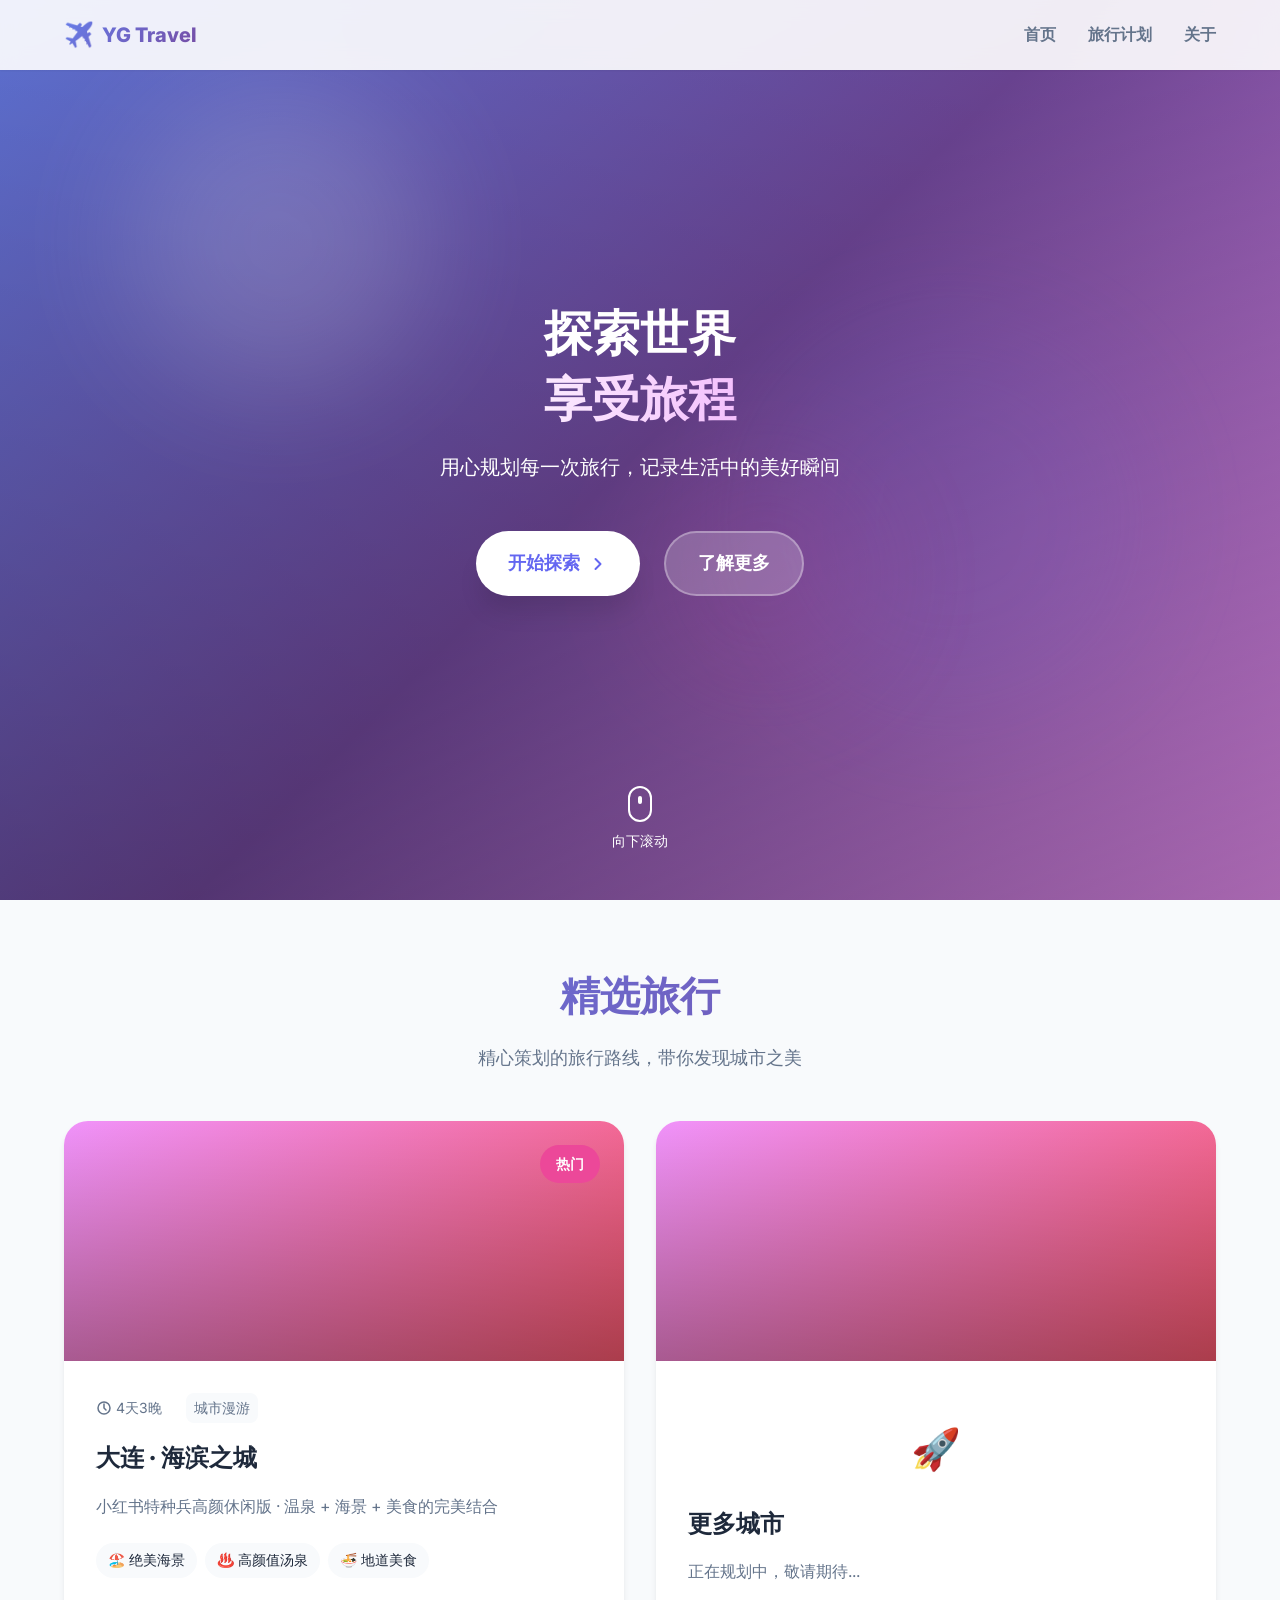
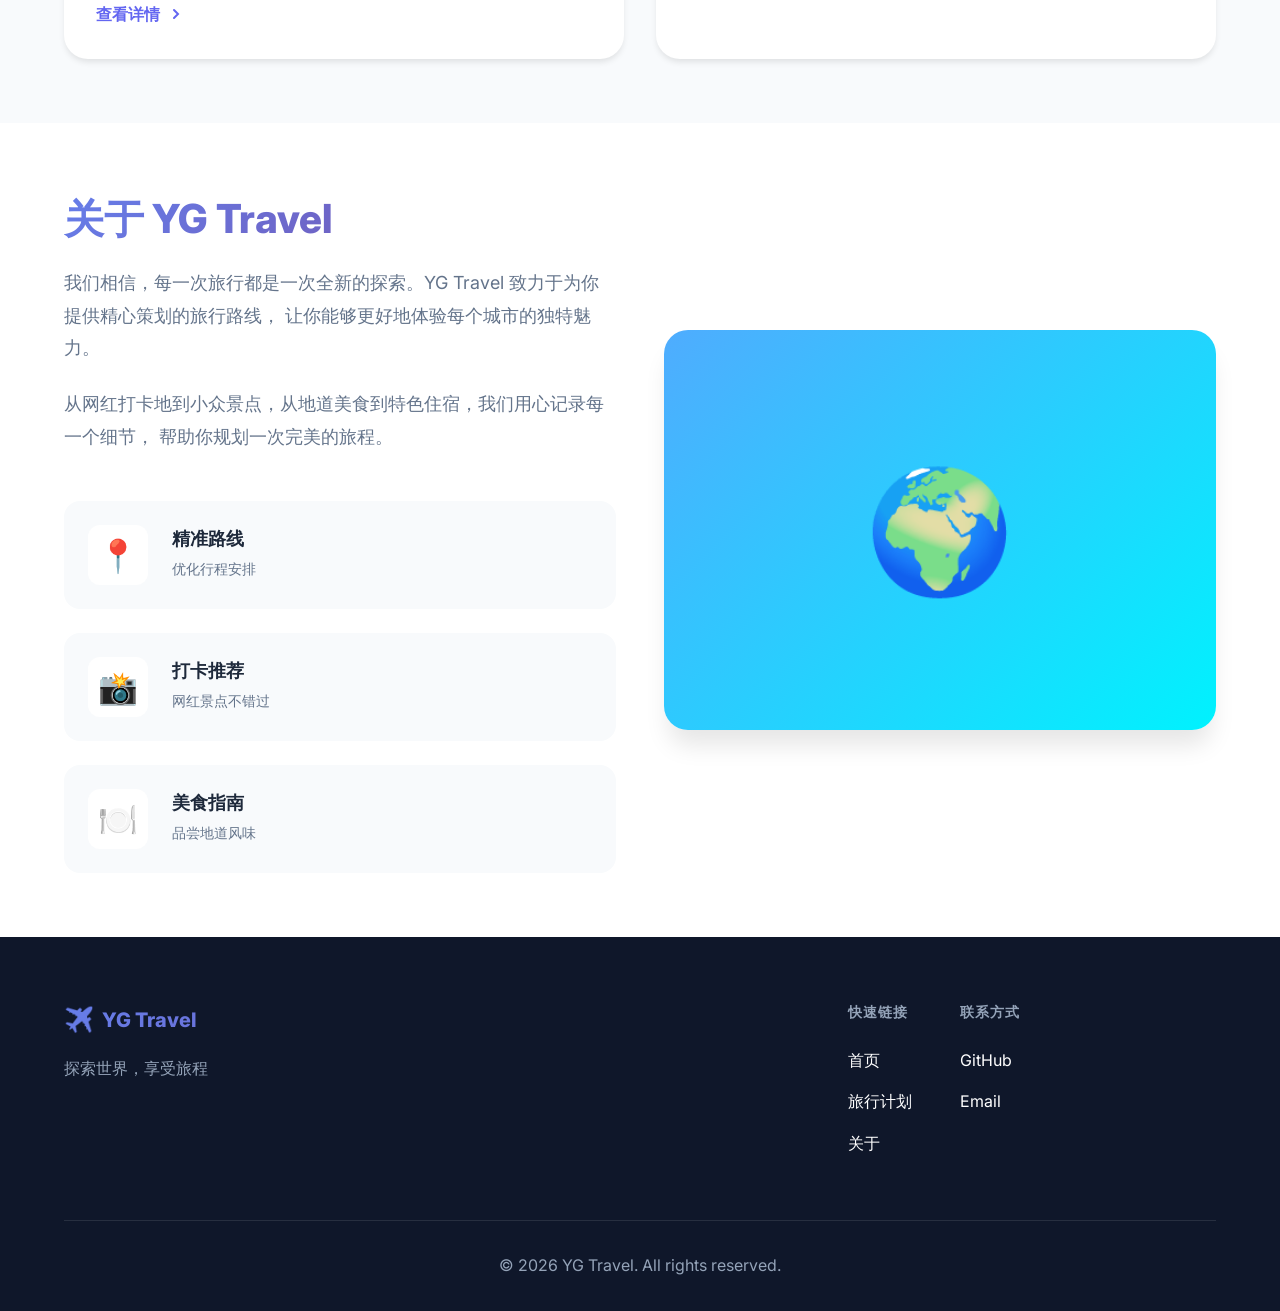
==== index.html @ b073dbd7 "🎉 Initial commit: YG Travel website with Dalian trip plans" ====
<!DOCTYPE html>
<html lang="zh-CN">

<head>
    <meta charset="UTF-8">
    <meta name="viewport" content="width=device-width, initial-scale=1.0">
    <title>YG Travel - 探索世界的每一个角落</title>
    <link rel="stylesheet" href="./css/style.css">
    <link href="https://fonts.googleapis.com/css2?family=Inter:wght@300;400;600;700;800&display=swap" rel="stylesheet">
</head>

<body>
    <!-- Navigation -->
    <nav class="navbar">
        <div class="container nav-container">
            <div class="logo">
                <span class="logo-icon">✈️</span>
                <span class="logo-text">YG Travel</span>
            </div>
            <ul class="nav-menu">
                <li><a href="#home" class="nav-link">首页</a></li>
                <li><a href="#trips" class="nav-link">旅行计划</a></li>
                <li><a href="#about" class="nav-link">关于</a></li>
            </ul>
        </div>
    </nav>

    <!-- Hero Section -->
    <section class="hero" id="home">
        <div class="hero-background">
            <div class="gradient-overlay"></div>
            <div class="animated-shapes">
                <div class="shape shape-1"></div>
                <div class="shape shape-2"></div>
                <div class="shape shape-3"></div>
            </div>
        </div>
        <div class="container hero-content">
            <h1 class="hero-title">
                <span class="title-line">探索世界</span>
                <span class="title-line highlight">享受旅程</span>
            </h1>
            <p class="hero-subtitle">用心规划每一次旅行，记录生活中的美好瞬间</p>
            <div class="hero-buttons">
                <a href="./trips/index.html" class="btn btn-primary">
                    <span>开始探索</span>
                    <svg class="btn-icon" width="20" height="20" viewBox="0 0 20 20" fill="none">
                        <path d="M7.5 15L12.5 10L7.5 5" stroke="currentColor" stroke-width="2" stroke-linecap="round" stroke-linejoin="round"/>
                    </svg>
                </a>
                <a href="#about" class="btn btn-secondary">了解更多</a>
            </div>
        </div>
        <div class="scroll-indicator">
            <div class="mouse">
                <div class="wheel"></div>
            </div>
            <span>向下滚动</span>
        </div>
    </section>

    <!-- Trips Section -->
    <section class="trips-section" id="trips">
        <div class="container">
            <div class="section-header">
                <h2 class="section-title">精选旅行</h2>
                <p class="section-subtitle">精心策划的旅行路线，带你发现城市之美</p>
            </div>

            <div class="trips-grid">
                <!-- Dalian Trip Card -->
                <div class="trip-card">
                    <div class="trip-card-image">
                        <div class="trip-badge">热门</div>
                        <div class="trip-overlay"></div>
                    </div>
                    <div class="trip-card-content">
                        <div class="trip-meta">
                            <span class="trip-duration">
                                <svg width="16" height="16" viewBox="0 0 16 16" fill="none">
                                    <path d="M8 14A6 6 0 108 2a6 6 0 000 12z" stroke="currentColor" stroke-width="1.5"/>
                                    <path d="M8 4v4l2 2" stroke="currentColor" stroke-width="1.5" stroke-linecap="round"/>
                                </svg>
                                4天3晚
                            </span>
                            <span class="trip-type">城市漫游</span>
                        </div>
                        <h3 class="trip-title">大连 · 海滨之城</h3>
                        <p class="trip-description">小红书特种兵高颜休闲版 · 温泉 + 海景 + 美食的完美结合</p>
                        <div class="trip-highlights">
                            <span class="highlight-tag">🏖️ 绝美海景</span>
                            <span class="highlight-tag">♨️ 高颜值汤泉</span>
                            <span class="highlight-tag">🍜 地道美食</span>
                        </div>
                        <a href="./trips/index.html" class="trip-link">
                            查看详情
                            <svg width="16" height="16" viewBox="0 0 16 16" fill="none">
                                <path d="M6 12L10 8L6 4" stroke="currentColor" stroke-width="2" stroke-linecap="round"/>
                            </svg>
                        </a>
                    </div>
                </div>

                <!-- Coming Soon Card -->
                <div class="trip-card coming-soon">
                    <div class="trip-card-image">
                        <div class="trip-overlay"></div>
                    </div>
                    <div class="trip-card-content">
                        <div class="coming-soon-icon">🚀</div>
                        <h3 class="trip-title">更多城市</h3>
                        <p class="trip-description">正在规划中，敬请期待...</p>
                    </div>
                </div>
            </div>
        </div>
    </section>

    <!-- About Section -->
    <section class="about-section" id="about">
        <div class="container">
            <div class="about-content">
                <div class="about-text">
                    <h2 class="section-title">关于 YG Travel</h2>
                    <p class="about-paragraph">
                        我们相信，每一次旅行都是一次全新的探索。YG Travel 致力于为你提供精心策划的旅行路线，
                        让你能够更好地体验每个城市的独特魅力。
                    </p>
                    <p class="about-paragraph">
                        从网红打卡地到小众景点，从地道美食到特色住宿，我们用心记录每一个细节，
                        帮助你规划一次完美的旅程。
                    </p>
                    <div class="about-features">
                        <div class="feature-item">
                            <div class="feature-icon">📍</div>
                            <div class="feature-text">
                                <h4>精准路线</h4>
                                <p>优化行程安排</p>
                            </div>
                        </div>
                        <div class="feature-item">
                            <div class="feature-icon">📸</div>
                            <div class="feature-text">
                                <h4>打卡推荐</h4>
                                <p>网红景点不错过</p>
                            </div>
                        </div>
                        <div class="feature-item">
                            <div class="feature-icon">🍽️</div>
                            <div class="feature-text">
                                <h4>美食指南</h4>
                                <p>品尝地道风味</p>
                            </div>
                        </div>
                    </div>
                </div>
                <div class="about-image">
                    <div class="image-placeholder">
                        <div class="placeholder-icon">🌍</div>
                    </div>
                </div>
            </div>
        </div>
    </section>

    <!-- Footer -->
    <footer class="footer">
        <div class="container">
            <div class="footer-content">
                <div class="footer-brand">
                    <div class="logo">
                        <span class="logo-icon">✈️</span>
                        <span class="logo-text">YG Travel</span>
                    </div>
                    <p class="footer-description">探索世界，享受旅程</p>
                </div>
                <div class="footer-links">
                    <div class="footer-column">
                        <h4>快速链接</h4>
                        <ul>
                            <li><a href="#home">首页</a></li>
                            <li><a href="./trips/index.html">旅行计划</a></li>
                            <li><a href="#about">关于</a></li>
                        </ul>
                    </div>
                    <div class="footer-column">
                        <h4>联系方式</h4>
                        <ul>
                            <li><a href="https://github.com/yibinpro" target="_blank">GitHub</a></li>
                            <li><a href="mailto:contact@example.com">Email</a></li>
                        </ul>
                    </div>
                </div>
            </div>
            <div class="footer-bottom">
                <p>&copy; 2026 YG Travel. All rights reserved.</p>
            </div>
        </div>
    </footer>

    <script src="./js/main.js"></script>
</body>

</html>
---- css/style.css ----
/* ==================== CSS Variables ==================== */
:root {
    /* Colors */
    --primary: #6366f1;
    --primary-dark: #4f46e5;
    --primary-light: #818cf8;
    --secondary: #ec4899;
    --accent: #f59e0b;
    
    --bg-primary: #ffffff;
    --bg-secondary: #f8fafc;
    --bg-dark: #0f172a;
    
    --text-primary: #1e293b;
    --text-secondary: #64748b;
    --text-light: #94a3b8;
    
    --gradient-1: linear-gradient(135deg, #667eea 0%, #764ba2 100%);
    --gradient-2: linear-gradient(135deg, #f093fb 0%, #f5576c 100%);
    --gradient-3: linear-gradient(135deg, #4facfe 0%, #00f2fe 100%);
    --gradient-hero: linear-gradient(135deg, #667eea 0%, #764ba2 50%, #f093fb 100%);
    
    /* Spacing */
    --spacing-xs: 0.5rem;
    --spacing-sm: 1rem;
    --spacing-md: 1.5rem;
    --spacing-lg: 2rem;
    --spacing-xl: 3rem;
    --spacing-2xl: 4rem;
    
    /* Typography */
    --font-primary: 'Inter', -apple-system, BlinkMacSystemFont, 'Segoe UI', sans-serif;
    --font-size-xs: 0.75rem;
    --font-size-sm: 0.875rem;
    --font-size-base: 1rem;
    --font-size-lg: 1.125rem;
    --font-size-xl: 1.25rem;
    --font-size-2xl: 1.5rem;
    --font-size-3xl: 2rem;
    --font-size-4xl: 2.5rem;
    --font-size-5xl: 3rem;
    
    /* Borders */
    --radius-sm: 0.5rem;
    --radius-md: 0.75rem;
    --radius-lg: 1rem;
    --radius-xl: 1.5rem;
    --radius-full: 9999px;
    
    /* Shadows */
    --shadow-sm: 0 1px 2px 0 rgba(0, 0, 0, 0.05);
    --shadow-md: 0 4px 6px -1px rgba(0, 0, 0, 0.1);
    --shadow-lg: 0 10px 15px -3px rgba(0, 0, 0, 0.1);
    --shadow-xl: 0 20px 25px -5px rgba(0, 0, 0, 0.1);
    --shadow-2xl: 0 25px 50px -12px rgba(0, 0, 0, 0.25);
}

/* ==================== Reset & Base ==================== */
* {
    margin: 0;
    padding: 0;
    box-sizing: border-box;
}

html {
    scroll-behavior: smooth;
}

body {
    font-family: var(--font-primary);
    color: var(--text-primary);
    background-color: var(--bg-primary);
    line-height: 1.6;
    overflow-x: hidden;
}

img {
    max-width: 100%;
    height: auto;
}

a {
    text-decoration: none;
    color: inherit;
}

/* ==================== Utilities ==================== */
.container {
    max-width: 1200px;
    margin: 0 auto;
    padding: 0 var(--spacing-md);
}

/* ==================== Navigation ==================== */
.navbar {
    position: fixed;
    top: 0;
    left: 0;
    right: 0;
    z-index: 1000;
    background: rgba(255, 255, 255, 0.9);
    backdrop-filter: blur(10px);
    box-shadow: var(--shadow-sm);
    transition: all 0.3s ease;
}

.nav-container {
    display: flex;
    justify-content: space-between;
    align-items: center;
    padding: var(--spacing-sm) var(--spacing-md);
}

.logo {
    display: flex;
    align-items: center;
    gap: var(--spacing-xs);
    font-size: var(--font-size-xl);
    font-weight: 800;
    background: var(--gradient-1);
    -webkit-background-clip: text;
    -webkit-text-fill-color: transparent;
    background-clip: text;
}

.logo-icon {
    font-size: var(--font-size-2xl);
}

.nav-menu {
    display: flex;
    list-style: none;
    gap: var(--spacing-lg);
}

.nav-link {
    font-weight: 600;
    color: var(--text-secondary);
    transition: color 0.3s ease;
    position: relative;
}

.nav-link:hover {
    color: var(--primary);
}

.nav-link::after {
    content: '';
    position: absolute;
    bottom: -4px;
    left: 0;
    width: 0;
    height: 2px;
    background: var(--gradient-1);
    transition: width 0.3s ease;
}

.nav-link:hover::after {
    width: 100%;
}

/* ==================== Hero Section ==================== */
.hero {
    position: relative;
    min-height: 100vh;
    display: flex;
    align-items: center;
    justify-content: center;
    overflow: hidden;
}

.hero-background {
    position: absolute;
    top: 0;
    left: 0;
    right: 0;
    bottom: 0;
    background: var(--gradient-hero);
    z-index: -1;
}

.gradient-overlay {
    position: absolute;
    top: 0;
    left: 0;
    right: 0;
    bottom: 0;
    background: linear-gradient(180deg, rgba(0,0,0,0.1) 0%, rgba(0,0,0,0.3) 100%);
}

.animated-shapes {
    position: absolute;
    width: 100%;
    height: 100%;
}

.shape {
    position: absolute;
    border-radius: 50%;
    filter: blur(60px);
    opacity: 0.3;
    animation: float 20s infinite ease-in-out;
}

.shape-1 {
    width: 300px;
    height: 300px;
    background: rgba(255, 255, 255, 0.5);
    top: 10%;
    left: 10%;
    animation-delay: 0s;
}

.shape-2 {
    width: 400px;
    height: 400px;
    background: rgba(99, 102, 241, 0.3);
    bottom: 20%;
    right: 10%;
    animation-delay: 5s;
}

.shape-3 {
    width: 250px;
    height: 250px;
    background: rgba(236, 72, 153, 0.3);
    top: 50%;
    left: 50%;
    animation-delay: 10s;
}

@keyframes float {
    0%, 100% {
        transform: translate(0, 0) scale(1);
    }
    33% {
        transform: translate(30px, -30px) scale(1.1);
    }
    66% {
        transform: translate(-20px, 20px) scale(0.9);
    }
}

.hero-content {
    text-align: center;
    color: white;
    z-index: 1;
    padding: var(--spacing-2xl) 0;
}

.hero-title {
    font-size: var(--font-size-5xl);
    font-weight: 800;
    margin-bottom: var(--spacing-md);
    line-height: 1.2;
    display: flex;
    flex-direction: column;
    gap: var(--spacing-xs);
}

.title-line {
    display: block;
    animation: fadeInUp 0.8s ease forwards;
    opacity: 0;
}

.title-line:nth-child(1) {
    animation-delay: 0.2s;
}

.title-line:nth-child(2) {
    animation-delay: 0.4s;
}

.highlight {
    background: linear-gradient(90deg, #fff 0%, #f0abfc 100%);
    -webkit-background-clip: text;
    -webkit-text-fill-color: transparent;
    background-clip: text;
}

@keyframes fadeInUp {
    from {
        opacity: 0;
        transform: translateY(30px);
    }
    to {
        opacity: 1;
        transform: translateY(0);
    }
}

.hero-subtitle {
    font-size: var(--font-size-xl);
    margin-bottom: var(--spacing-xl);
    opacity: 0.95;
    animation: fadeInUp 0.8s ease 0.6s forwards;
    opacity: 0;
}

.hero-buttons {
    display: flex;
    gap: var(--spacing-md);
    justify-content: center;
    flex-wrap: wrap;
    animation: fadeInUp 0.8s ease 0.8s forwards;
    opacity: 0;
}

.btn {
    display: inline-flex;
    align-items: center;
    gap: var(--spacing-xs);
    padding: 1rem 2rem;
    border-radius: var(--radius-full);
    font-weight: 700;
    font-size: var(--font-size-lg);
    transition: all 0.3s ease;
    cursor: pointer;
}

.btn-primary {
    background: white;
    color: var(--primary);
    box-shadow: var(--shadow-xl);
}

.btn-primary:hover {
    transform: translateY(-2px);
    box-shadow: var(--shadow-2xl);
}

.btn-secondary {
    background: rgba(255, 255, 255, 0.2);
    color: white;
    backdrop-filter: blur(10px);
    border: 2px solid rgba(255, 255, 255, 0.3);
}

.btn-secondary:hover {
    background: rgba(255, 255, 255, 0.3);
    border-color: rgba(255, 255, 255, 0.5);
}

.btn-icon {
    transition: transform 0.3s ease;
}

.btn:hover .btn-icon {
    transform: translateX(4px);
}

.scroll-indicator {
    position: absolute;
    bottom: var(--spacing-xl);
    left: 50%;
    transform: translateX(-50%);
    display: flex;
    flex-direction: column;
    align-items: center;
    gap: var(--spacing-xs);
    color: white;
    font-size: var(--font-size-sm);
    animation: bounce 2s infinite;
}

@keyframes bounce {
    0%, 100% {
        transform: translateX(-50%) translateY(0);
    }
    50% {
        transform: translateX(-50%) translateY(-10px);
    }
}

.mouse {
    width: 24px;
    height: 36px;
    border: 2px solid white;
    border-radius: 12px;
    position: relative;
}

.wheel {
    width: 4px;
    height: 8px;
    background: white;
    border-radius: 2px;
    position: absolute;
    top: 8px;
    left: 50%;
    transform: translateX(-50%);
    animation: scroll 2s infinite;
}

@keyframes scroll {
    0% {
        opacity: 1;
        top: 8px;
    }
    100% {
        opacity: 0;
        top: 20px;
    }
}

/* ==================== Trips Section ==================== */
.trips-section {
    padding: var(--spacing-2xl) 0;
    background: var(--bg-secondary);
}

.section-header {
    text-align: center;
    margin-bottom: var(--spacing-xl);
}

.section-title {
    font-size: var(--font-size-4xl);
    font-weight: 800;
    margin-bottom: var(--spacing-sm);
    background: var(--gradient-1);
    -webkit-background-clip: text;
    -webkit-text-fill-color: transparent;
    background-clip: text;
}

.section-subtitle {
    font-size: var(--font-size-lg);
    color: var(--text-secondary);
}

.trips-grid {
    display: grid;
    grid-template-columns: repeat(auto-fit, minmax(300px, 1fr));
    gap: var(--spacing-lg);
}

.trip-card {
    background: white;
    border-radius: var(--radius-xl);
    overflow: hidden;
    box-shadow: var(--shadow-md);
    transition: all 0.3s ease;
    cursor: pointer;
}

.trip-card:hover {
    transform: translateY(-8px);
    box-shadow: var(--shadow-2xl);
}

.trip-card-image {
    position: relative;
    height: 240px;
    background: var(--gradient-2);
    overflow: hidden;
}

.trip-badge {
    position: absolute;
    top: var(--spacing-md);
    right: var(--spacing-md);
    background: var(--secondary);
    color: white;
    padding: 0.5rem 1rem;
    border-radius: var(--radius-full);
    font-size: var(--font-size-sm);
    font-weight: 700;
    z-index: 2;
}

.trip-overlay {
    position: absolute;
    top: 0;
    left: 0;
    right: 0;
    bottom: 0;
    background: linear-gradient(180deg, rgba(0,0,0,0) 0%, rgba(0,0,0,0.3) 100%);
}

.trip-card-content {
    padding: var(--spacing-lg);
}

.trip-meta {
    display: flex;
    gap: var(--spacing-md);
    margin-bottom: var(--spacing-sm);
    font-size: var(--font-size-sm);
    color: var(--text-secondary);
}

.trip-duration {
    display: flex;
    align-items: center;
    gap: 4px;
}

.trip-type {
    padding: 4px 8px;
    background: var(--bg-secondary);
    border-radius: var(--radius-sm);
}

.trip-title {
    font-size: var(--font-size-2xl);
    font-weight: 800;
    margin-bottom: var(--spacing-sm);
}

.trip-description {
    color: var(--text-secondary);
    margin-bottom: var(--spacing-md);
    line-height: 1.6;
}

.trip-highlights {
    display: flex;
    flex-wrap: wrap;
    gap: var(--spacing-xs);
    margin-bottom: var(--spacing-md);
}

.highlight-tag {
    padding: 6px 12px;
    background: var(--bg-secondary);
    border-radius: var(--radius-full);
    font-size: var(--font-size-sm);
}

.trip-link {
    display: inline-flex;
    align-items: center;
    gap: var(--spacing-xs);
    color: var(--primary);
    font-weight: 700;
    transition: gap 0.3s ease;
}

.trip-link:hover {
    gap: var(--spacing-sm);
}

.coming-soon {
    opacity: 0.7;
}

.coming-soon:hover {
    transform: none;
}

.coming-soon-icon {
    font-size: var(--font-size-4xl);
    text-align: center;
    margin: var(--spacing-md) 0;
}

/* ==================== About Section ==================== */
.about-section {
    padding: var(--spacing-2xl) 0;
}

.about-content {
    display: grid;
    grid-template-columns: 1fr 1fr;
    gap: var(--spacing-xl);
    align-items: center;
}

.about-paragraph {
    font-size: var(--font-size-lg);
    color: var(--text-secondary);
    margin-bottom: var(--spacing-md);
    line-height: 1.8;
}

.about-features {
    display: flex;
    flex-direction: column;
    gap: var(--spacing-md);
    margin-top: var(--spacing-xl);
}

.feature-item {
    display: flex;
    gap: var(--spacing-md);
    padding: var(--spacing-md);
    background: var(--bg-secondary);
    border-radius: var(--radius-lg);
    transition: all 0.3s ease;
}

.feature-item:hover {
    background: white;
    box-shadow: var(--shadow-md);
}

.feature-icon {
    font-size: var(--font-size-3xl);
    width: 60px;
    height: 60px;
    display: flex;
    align-items: center;
    justify-content: center;
    background: white;
    border-radius: var(--radius-md);
}

.feature-text h4 {
    font-size: var(--font-size-lg);
    margin-bottom: 4px;
}

.feature-text p {
    color: var(--text-secondary);
    font-size: var(--font-size-sm);
}

.about-image {
    display: flex;
    justify-content: center;
    align-items: center;
}

.image-placeholder {
    width: 100%;
    height: 400px;
    background: var(--gradient-3);
    border-radius: var(--radius-xl);
    display: flex;
    align-items: center;
    justify-content: center;
    box-shadow: var(--shadow-xl);
}

.placeholder-icon {
    font-size: 120px;
}

/* ==================== Footer ==================== */
.footer {
    background: var(--bg-dark);
    color: white;
    padding: var(--spacing-2xl) 0 var(--spacing-lg);
}

.footer-content {
    display: grid;
    grid-template-columns: 2fr 1fr;
    gap: var(--spacing-xl);
    margin-bottom: var(--spacing-xl);
}

.footer-description {
    color: var(--text-light);
    margin-top: var(--spacing-sm);
}

.footer-links {
    display: flex;
    gap: var(--spacing-xl);
}

.footer-column h4 {
    font-size: var(--font-size-sm);
    text-transform: uppercase;
    letter-spacing: 1px;
    margin-bottom: var(--spacing-md);
    color: var(--text-light);
}

.footer-column ul {
    list-style: none;
}

.footer-column li {
    margin-bottom: var(--spacing-sm);
}

.footer-column a {
    color: white;
    transition: color 0.3s ease;
}

.footer-column a:hover {
    color: var(--primary-light);
}

.footer-bottom {
    text-align: center;
    padding-top: var(--spacing-lg);
    border-top: 1px solid rgba(255, 255, 255, 0.1);
    color: var(--text-light);
}

/* ==================== Responsive Design ==================== */
@media (max-width: 768px) {
    .hero-title {
        font-size: var(--font-size-4xl);
    }
    
    .hero-subtitle {
        font-size: var(--font-size-base);
    }
    
    .section-title {
        font-size: var(--font-size-3xl);
    }
    
    .about-content {
        grid-template-columns: 1fr;
    }
    
    .footer-content {
        grid-template-columns: 1fr;
    }
    
    .nav-menu {
        gap: var(--spacing-md);
    }
    
    .nav-link {
        font-size: var(--font-size-sm);
    }
}

@media (max-width: 480px) {
    .hero-title {
        font-size: var(--font-size-3xl);
    }
    
    .hero-buttons {
        flex-direction: column;
        width: 100%;
    }
    
    .btn {
        width: 100%;
        justify-content: center;
    }
    
    .trips-grid {
        grid-template-columns: 1fr;
    }
}
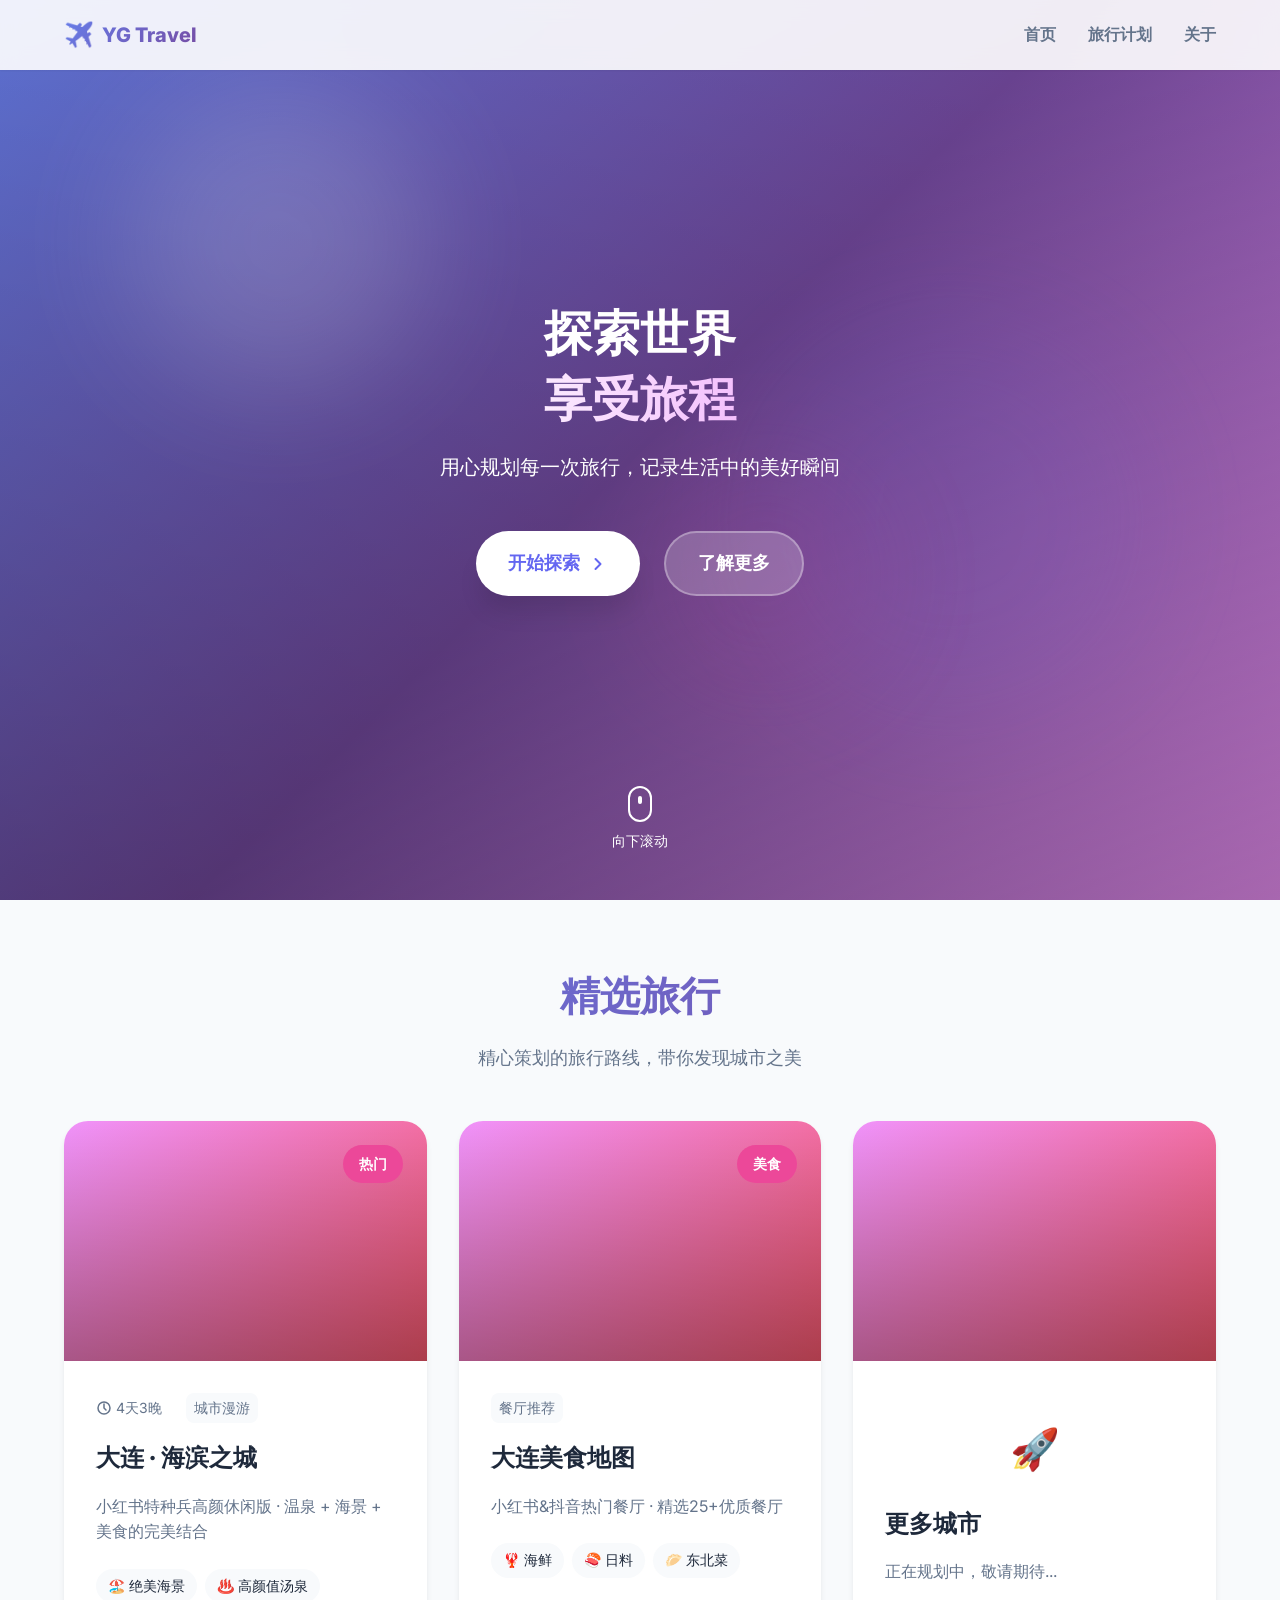
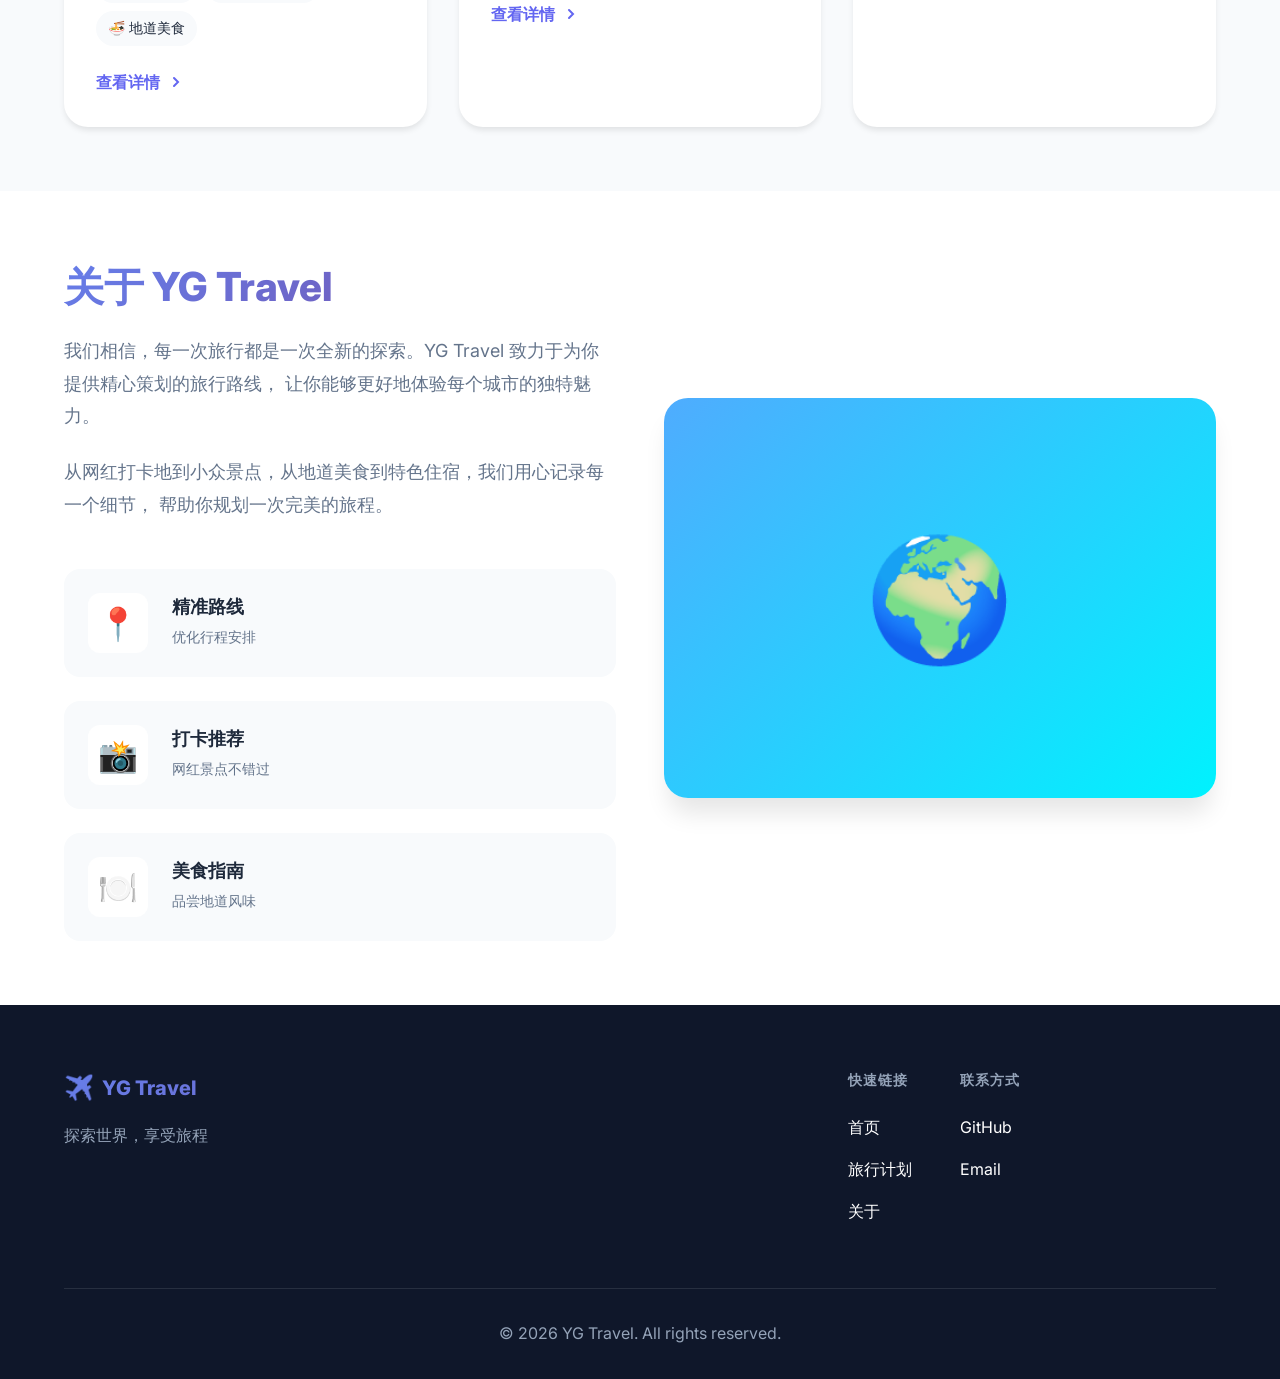
==== commit 3bb97f7d: "feat: 添加大连美食地图专题页面 - 新增美食专题页面，包含25家精选餐厅 - 分类：海鲜(12家)、日料(6家)、东北菜(7家) - 基于小红书和抖音热门推荐 - 每家餐厅包含推荐理由、避雷提示" ====
--- a/index.html
+++ b/index.html
@@ -45,7 +45,8 @@
                 <a href="./trips/index.html" class="btn btn-primary">
                     <span>开始探索</span>
                     <svg class="btn-icon" width="20" height="20" viewBox="0 0 20 20" fill="none">
-                        <path d="M7.5 15L12.5 10L7.5 5" stroke="currentColor" stroke-width="2" stroke-linecap="round" stroke-linejoin="round"/>
+                        <path d="M7.5 15L12.5 10L7.5 5" stroke="currentColor" stroke-width="2" stroke-linecap="round"
+                            stroke-linejoin="round" />
                     </svg>
                 </a>
                 <a href="#about" class="btn btn-secondary">了解更多</a>
@@ -78,8 +79,10 @@
                         <div class="trip-meta">
                             <span class="trip-duration">
                                 <svg width="16" height="16" viewBox="0 0 16 16" fill="none">
-                                    <path d="M8 14A6 6 0 108 2a6 6 0 000 12z" stroke="currentColor" stroke-width="1.5"/>
-                                    <path d="M8 4v4l2 2" stroke="currentColor" stroke-width="1.5" stroke-linecap="round"/>
+                                    <path d="M8 14A6 6 0 108 2a6 6 0 000 12z" stroke="currentColor"
+                                        stroke-width="1.5" />
+                                    <path d="M8 4v4l2 2" stroke="currentColor" stroke-width="1.5"
+                                        stroke-linecap="round" />
                                 </svg>
                                 4天3晚
                             </span>
@@ -95,7 +98,35 @@
                         <a href="./trips/index.html" class="trip-link">
                             查看详情
                             <svg width="16" height="16" viewBox="0 0 16 16" fill="none">
-                                <path d="M6 12L10 8L6 4" stroke="currentColor" stroke-width="2" stroke-linecap="round"/>
+                                <path d="M6 12L10 8L6 4" stroke="currentColor" stroke-width="2"
+                                    stroke-linecap="round" />
+                            </svg>
+                        </a>
+                    </div>
+                </div>
+
+                <!-- Food Guide Card -->
+                <div class="trip-card">
+                    <div class="trip-card-image">
+                        <div class="trip-badge">美食</div>
+                        <div class="trip-overlay"></div>
+                    </div>
+                    <div class="trip-card-content">
+                        <div class="trip-meta">
+                            <span class="trip-type">餐厅推荐</span>
+                        </div>
+                        <h3 class="trip-title">大连美食地图</h3>
+                        <p class="trip-description">小红书&抖音热门餐厅 · 精选25+优质餐厅</p>
+                        <div class="trip-highlights">
+                            <span class="highlight-tag">🦞 海鲜</span>
+                            <span class="highlight-tag">🍣 日料</span>
+                            <span class="highlight-tag">🥟 东北菜</span>
+                        </div>
+                        <a href="./trips/dalian/food.html" class="trip-link">
+                            查看详情
+                            <svg width="16" height="16" viewBox="0 0 16 16" fill="none">
+                                <path d="M6 12L10 8L6 4" stroke="currentColor" stroke-width="2"
+                                    stroke-linecap="round" />
                             </svg>
                         </a>
                     </div>
@@ -201,4 +232,4 @@
     <script src="./js/main.js"></script>
 </body>
 
-</html>
+</html>
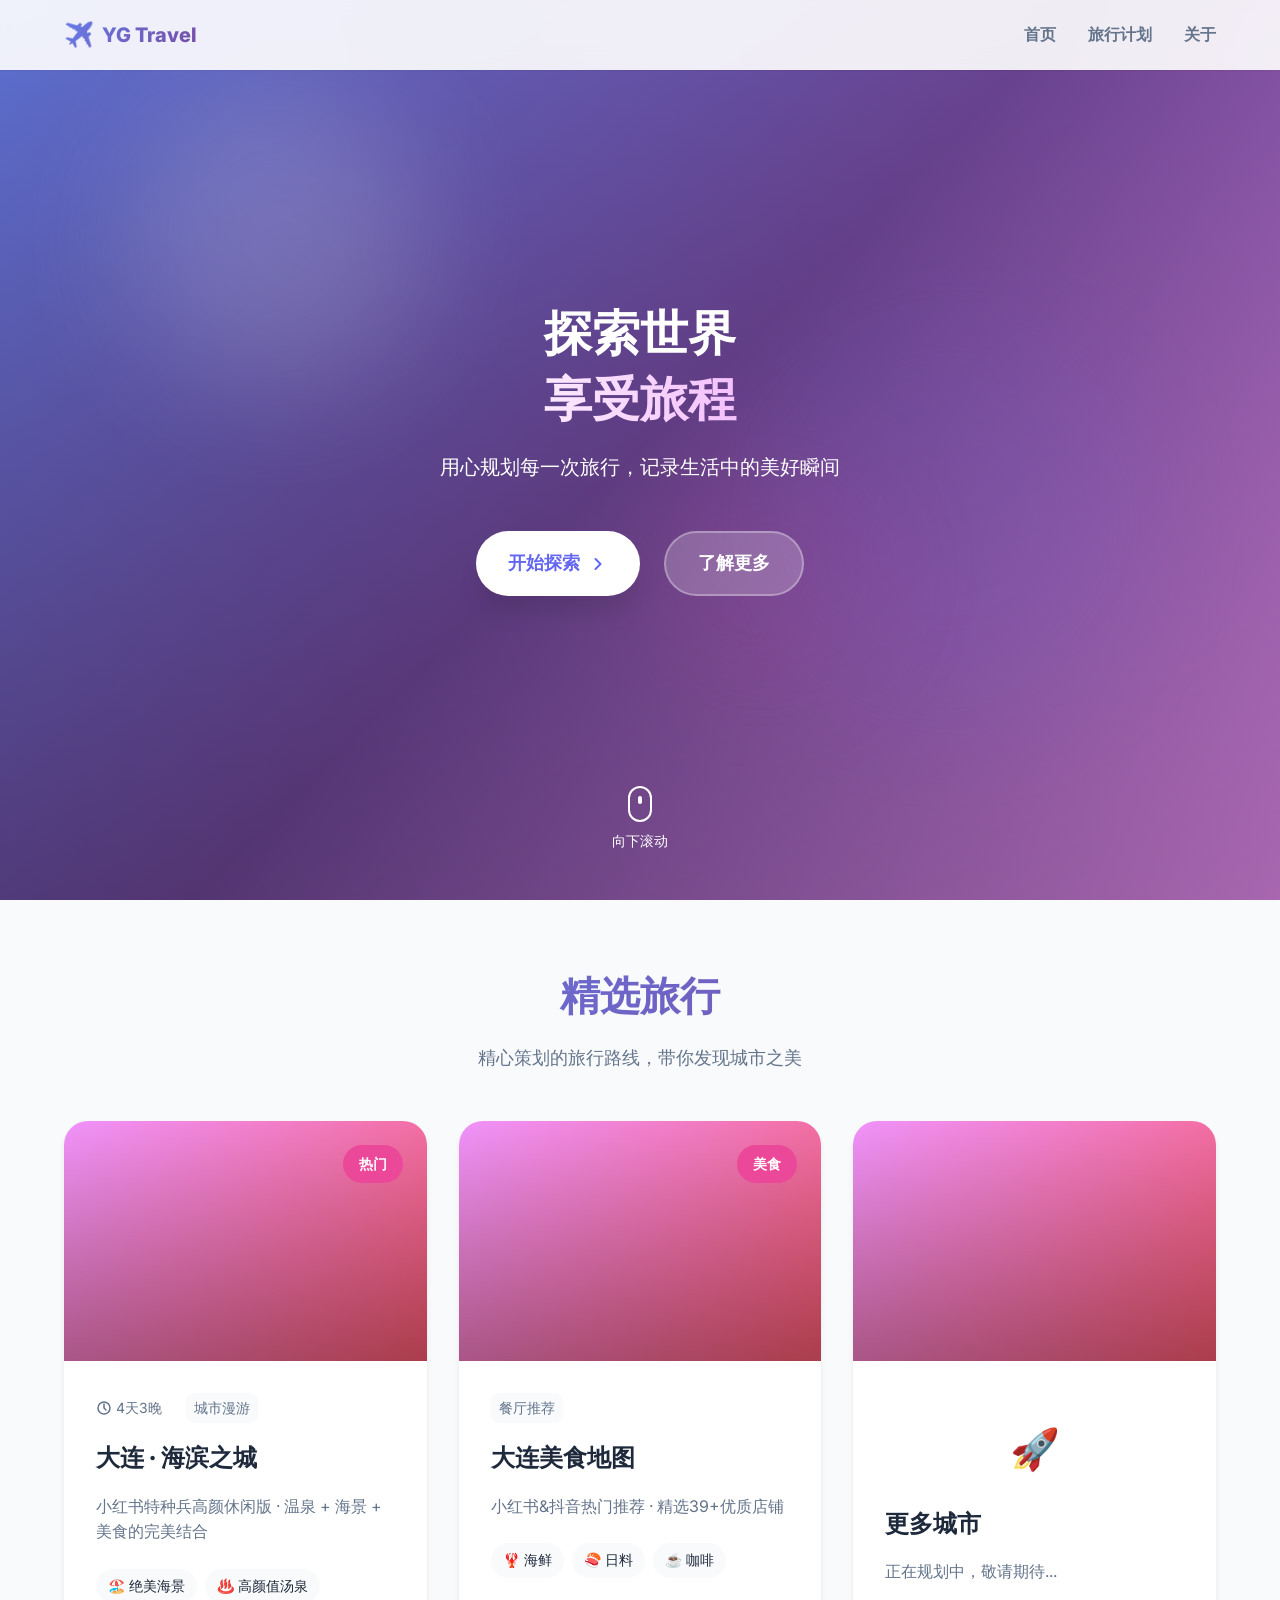
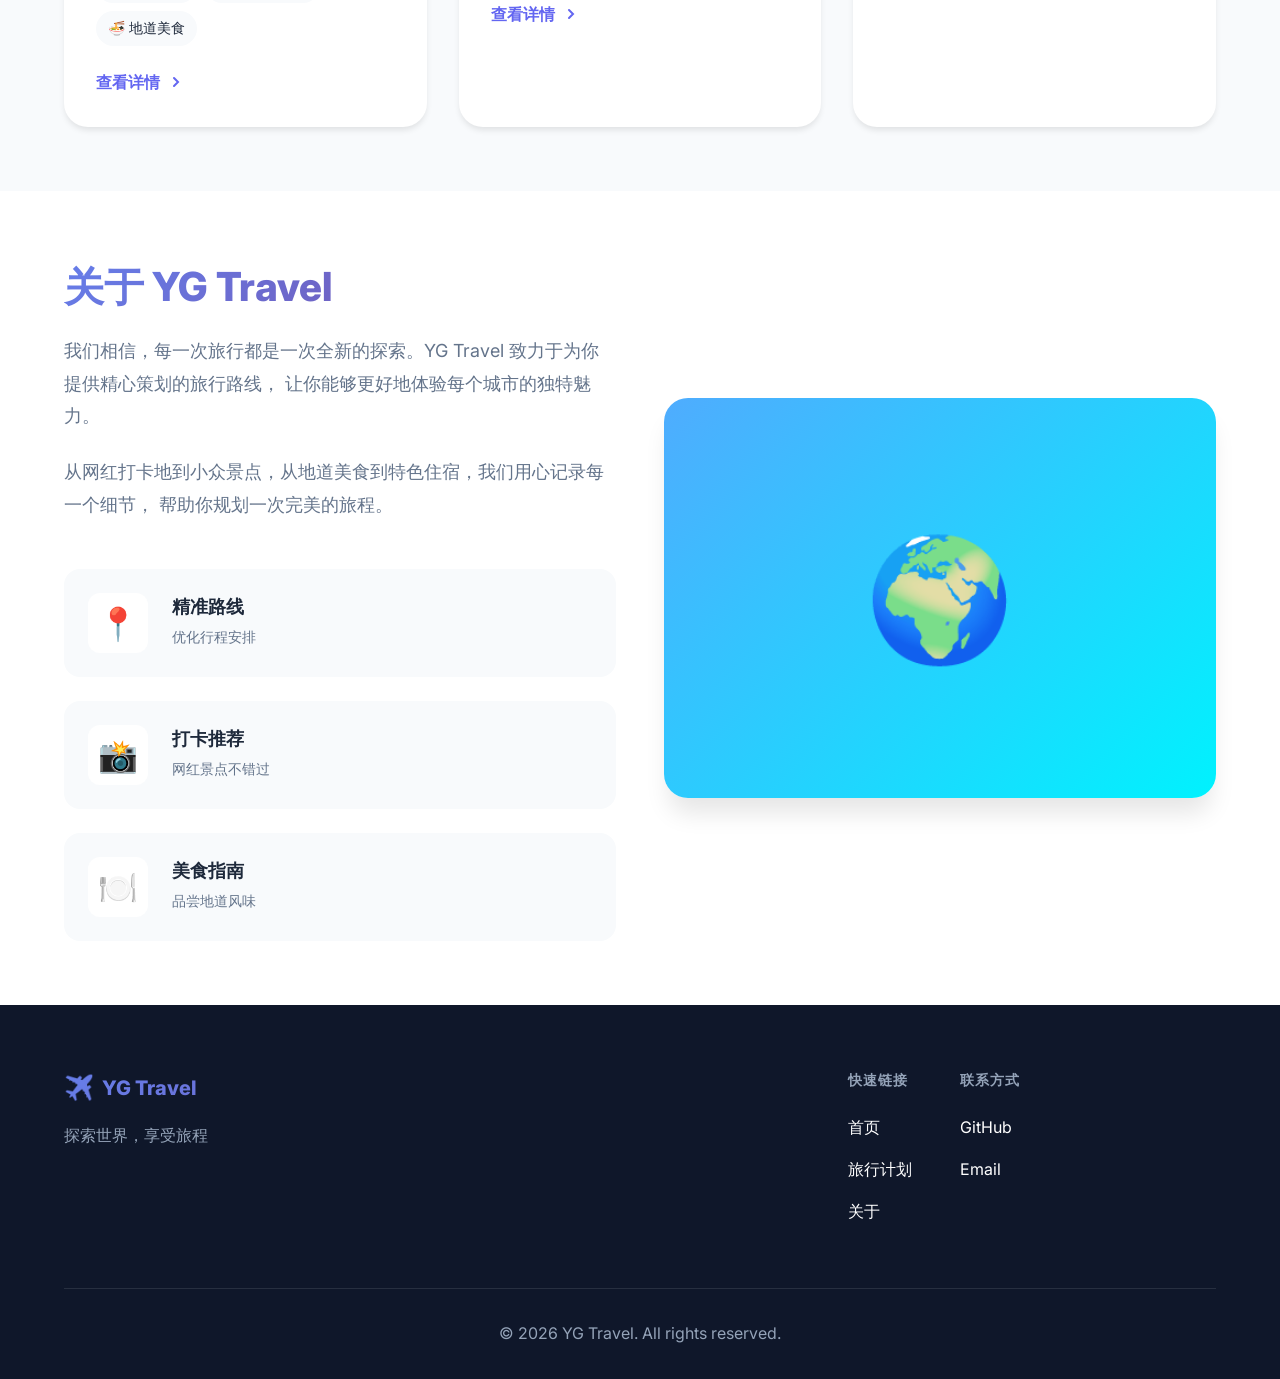
==== commit 8fcb284a: "feat: 扩充美食地图 - 新增日料和咖啡厅分类 - 新增6家豆包推荐的优质日料店（日料从6家增至12家） - 新增8家网红咖啡厅（C27空间、胡萝卜咖啡等） - 总计39家优质店铺（12海鲜+12" ====
--- a/index.html
+++ b/index.html
@@ -116,11 +116,11 @@
                             <span class="trip-type">餐厅推荐</span>
                         </div>
                         <h3 class="trip-title">大连美食地图</h3>
-                        <p class="trip-description">小红书&抖音热门餐厅 · 精选25+优质餐厅</p>
+                        <p class="trip-description">小红书&抖音热门推荐 · 精选39+优质店铺</p>
                         <div class="trip-highlights">
                             <span class="highlight-tag">🦞 海鲜</span>
                             <span class="highlight-tag">🍣 日料</span>
-                            <span class="highlight-tag">🥟 东北菜</span>
+                            <span class="highlight-tag">☕ 咖啡</span>
                         </div>
                         <a href="./trips/dalian/food.html" class="trip-link">
                             查看详情
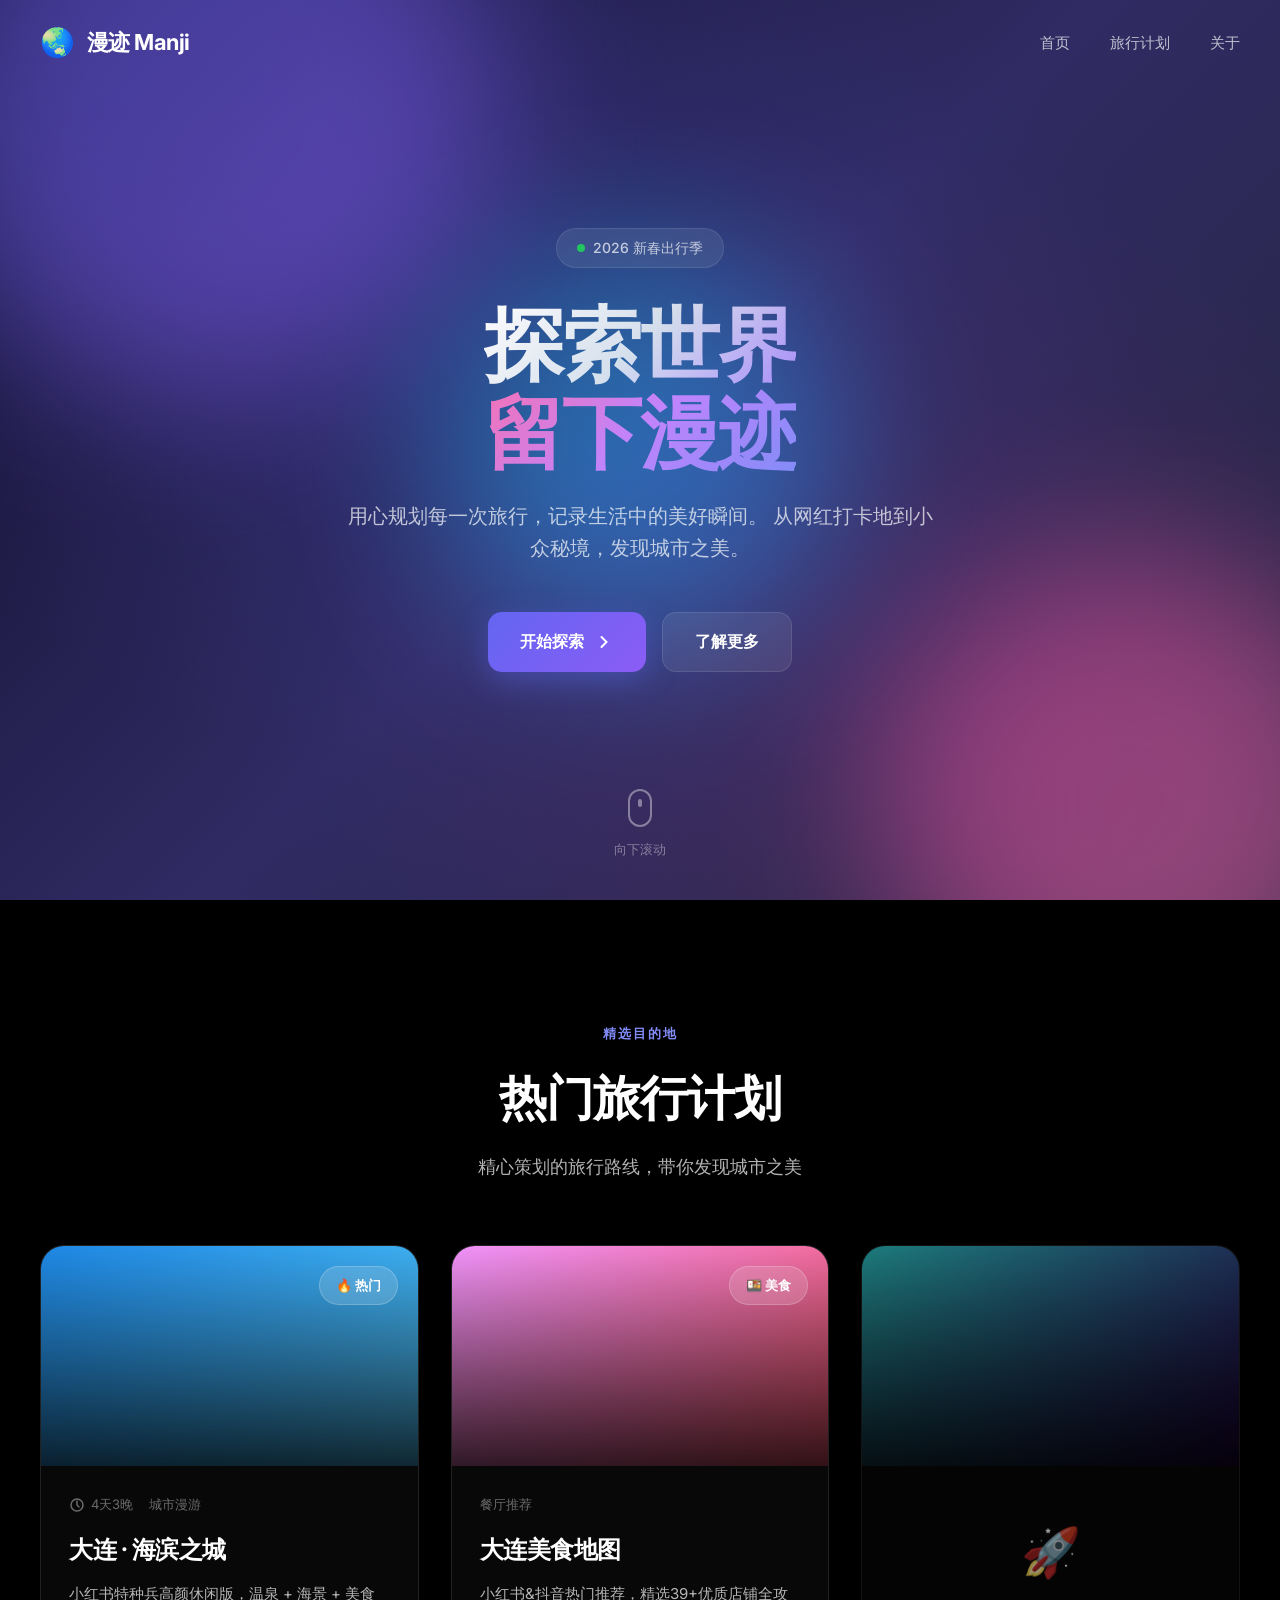
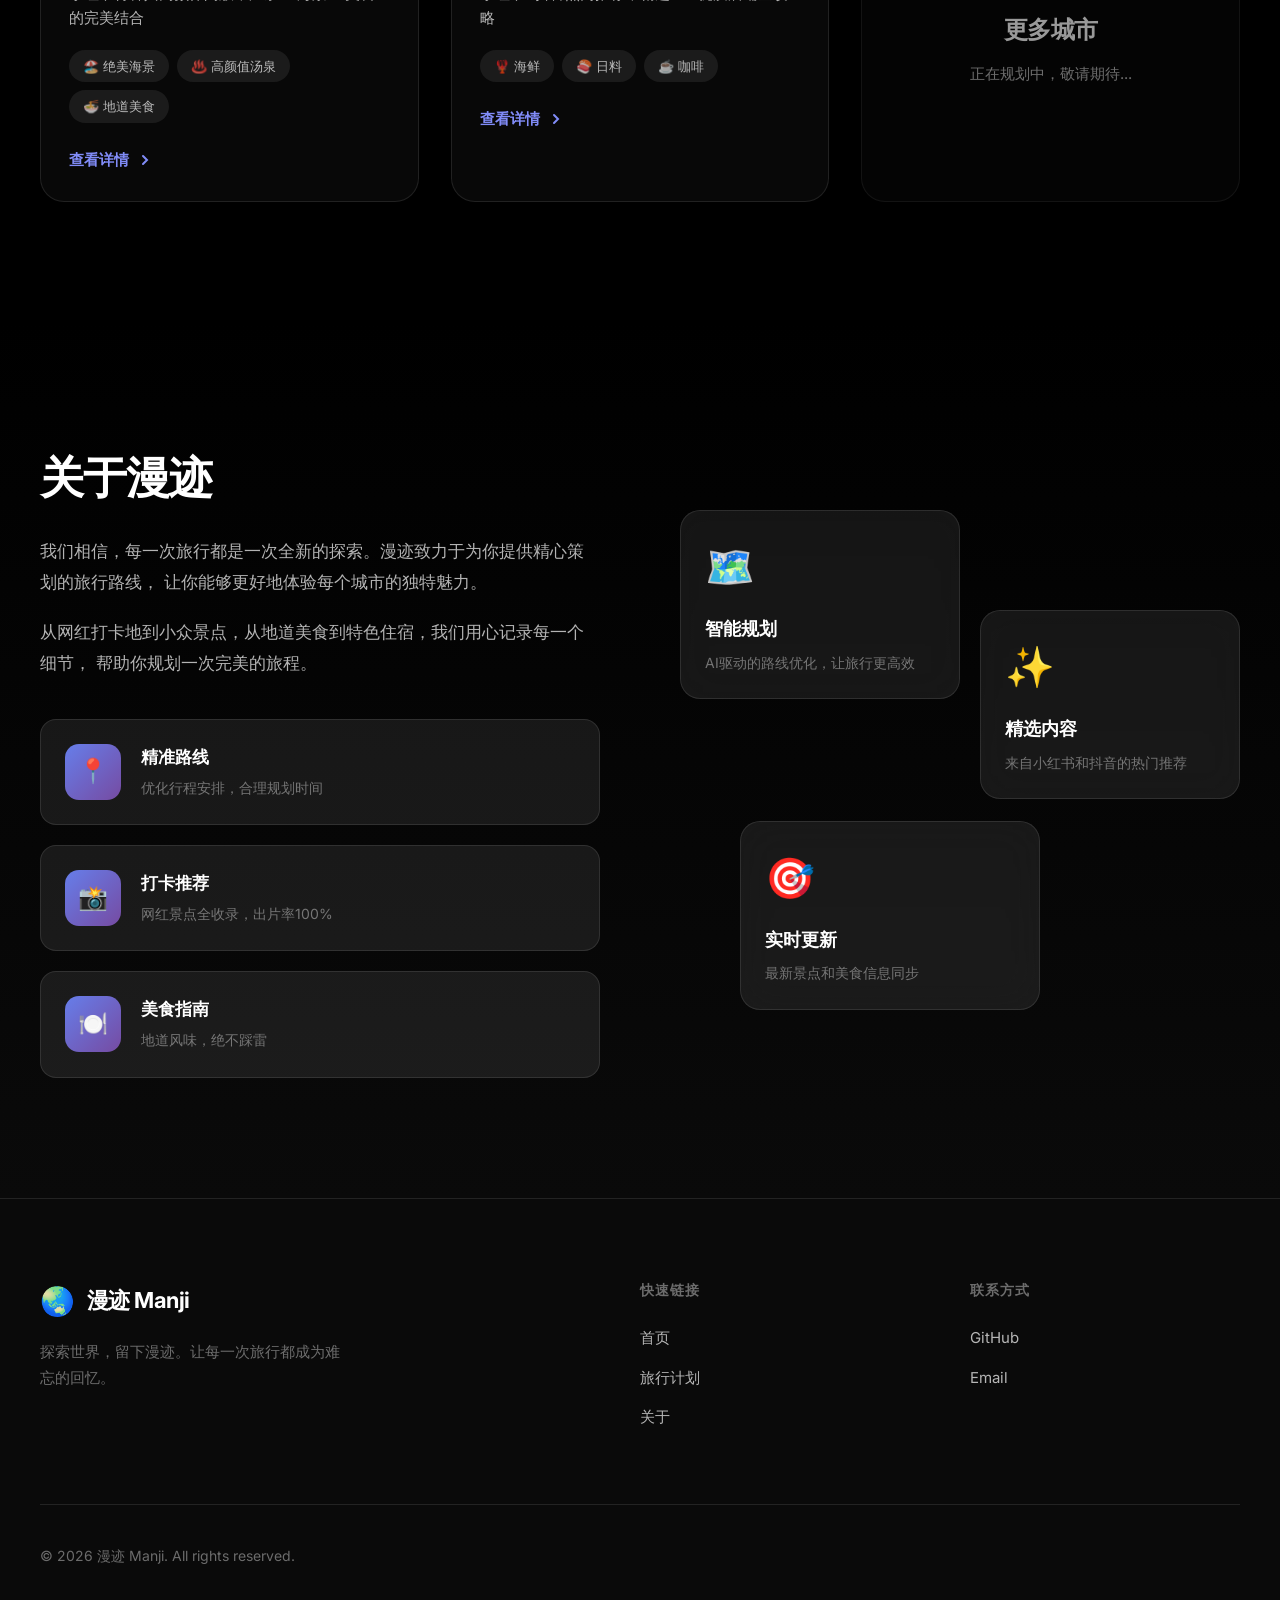
==== commit 582c0a97: "Update UI" ====
--- a/index.html
+++ b/index.html
@@ -3,19 +3,861 @@
 
 <head>
     <meta charset="UTF-8">
-    <meta name="viewport" content="width=device-width, initial-scale=1.0">
-    <title>YG Travel - 探索世界的每一个角落</title>
-    <link rel="stylesheet" href="./css/style.css">
-    <link href="https://fonts.googleapis.com/css2?family=Inter:wght@300;400;600;700;800&display=swap" rel="stylesheet">
+    <meta name="viewport" content="width=device-width, initial-scale=1.0, viewport-fit=cover">
+    <title>漫迹 Manji - 探索世界的每一个角落</title>
+    <link href="https://fonts.googleapis.com/css2?family=Inter:wght@300;400;500;600;700;800;900&display=swap"
+        rel="stylesheet">
+    <style>
+        :root {
+            --primary: #6366f1;
+            --primary-dark: #4f46e5;
+            --primary-light: #818cf8;
+            --secondary: #ec4899;
+            --accent: #f59e0b;
+            --bg-primary: #000000;
+            --bg-secondary: #0a0a0a;
+            --bg-card: rgba(255, 255, 255, 0.03);
+            --text-primary: #ffffff;
+            --text-secondary: rgba(255, 255, 255, 0.7);
+            --text-tertiary: rgba(255, 255, 255, 0.4);
+            --glass: rgba(255, 255, 255, 0.08);
+            --glass-border: rgba(255, 255, 255, 0.1);
+            --gradient-1: linear-gradient(135deg, #667eea 0%, #764ba2 100%);
+            --gradient-2: linear-gradient(135deg, #f093fb 0%, #f5576c 100%);
+            --gradient-3: linear-gradient(135deg, #4facfe 0%, #00f2fe 100%);
+            --gradient-hero: linear-gradient(135deg, #0f0c29 0%, #302b63 50%, #24243e 100%);
+        }
+
+        * {
+            margin: 0;
+            padding: 0;
+            box-sizing: border-box;
+        }
+
+        html {
+            scroll-behavior: smooth;
+        }
+
+        body {
+            font-family: 'Inter', -apple-system, BlinkMacSystemFont, 'SF Pro Display', sans-serif;
+            background: var(--bg-primary);
+            color: var(--text-primary);
+            line-height: 1.6;
+            overflow-x: hidden;
+            -webkit-font-smoothing: antialiased;
+        }
+
+        /* Navbar */
+        .navbar {
+            position: fixed;
+            top: 0;
+            left: 0;
+            right: 0;
+            z-index: 1000;
+            padding: 20px 40px;
+            transition: all 0.4s cubic-bezier(0.4, 0, 0.2, 1);
+        }
+
+        .navbar.scrolled {
+            background: rgba(0, 0, 0, 0.8);
+            backdrop-filter: saturate(180%) blur(20px);
+            -webkit-backdrop-filter: saturate(180%) blur(20px);
+            padding: 16px 40px;
+            border-bottom: 1px solid var(--glass-border);
+        }
+
+        .nav-container {
+            max-width: 1400px;
+            margin: 0 auto;
+            display: flex;
+            justify-content: space-between;
+            align-items: center;
+        }
+
+        .logo {
+            display: flex;
+            align-items: center;
+            gap: 12px;
+            font-size: 22px;
+            font-weight: 700;
+            letter-spacing: -0.5px;
+        }
+
+        .logo-icon {
+            font-size: 28px;
+            animation: float 3s ease-in-out infinite;
+        }
+
+        @keyframes float {
+
+            0%,
+            100% {
+                transform: translateY(0);
+            }
+
+            50% {
+                transform: translateY(-5px);
+            }
+        }
+
+        .nav-menu {
+            display: flex;
+            list-style: none;
+            gap: 40px;
+        }
+
+        .nav-link {
+            color: var(--text-secondary);
+            font-weight: 500;
+            font-size: 15px;
+            transition: all 0.3s ease;
+            position: relative;
+        }
+
+        .nav-link:hover {
+            color: var(--text-primary);
+        }
+
+        .nav-link::after {
+            content: '';
+            position: absolute;
+            bottom: -6px;
+            left: 0;
+            width: 0;
+            height: 2px;
+            background: var(--gradient-1);
+            border-radius: 2px;
+            transition: width 0.3s ease;
+        }
+
+        .nav-link:hover::after {
+            width: 100%;
+        }
+
+        /* Hero Section */
+        .hero {
+            min-height: 100vh;
+            display: flex;
+            align-items: center;
+            justify-content: center;
+            position: relative;
+            overflow: hidden;
+            padding: 120px 40px;
+        }
+
+        .hero-bg {
+            position: absolute;
+            top: 0;
+            left: 0;
+            right: 0;
+            bottom: 0;
+            background: var(--gradient-hero);
+        }
+
+        .hero-bg::before {
+            content: '';
+            position: absolute;
+            top: 0;
+            left: 0;
+            right: 0;
+            bottom: 0;
+            background: radial-gradient(circle at 30% 20%, rgba(99, 102, 241, 0.15) 0%, transparent 50%),
+                radial-gradient(circle at 70% 80%, rgba(236, 72, 153, 0.1) 0%, transparent 50%),
+                radial-gradient(circle at 50% 50%, rgba(79, 70, 229, 0.1) 0%, transparent 70%);
+        }
+
+        .hero-orbs {
+            position: absolute;
+            width: 100%;
+            height: 100%;
+            overflow: hidden;
+        }
+
+        .orb {
+            position: absolute;
+            border-radius: 50%;
+            filter: blur(80px);
+            opacity: 0.5;
+            animation: orb-float 20s ease-in-out infinite;
+        }
+
+        .orb-1 {
+            width: 600px;
+            height: 600px;
+            background: linear-gradient(135deg, #6366f1 0%, #8b5cf6 100%);
+            top: -200px;
+            left: -100px;
+            animation-delay: 0s;
+        }
+
+        .orb-2 {
+            width: 500px;
+            height: 500px;
+            background: linear-gradient(135deg, #ec4899 0%, #f472b6 100%);
+            bottom: -150px;
+            right: -100px;
+            animation-delay: 5s;
+        }
+
+        .orb-3 {
+            width: 400px;
+            height: 400px;
+            background: linear-gradient(135deg, #06b6d4 0%, #3b82f6 100%);
+            top: 50%;
+            left: 50%;
+            transform: translate(-50%, -50%);
+            animation-delay: 10s;
+        }
+
+        @keyframes orb-float {
+
+            0%,
+            100% {
+                transform: translate(0, 0) scale(1);
+            }
+
+            33% {
+                transform: translate(30px, -50px) scale(1.1);
+            }
+
+            66% {
+                transform: translate(-30px, 30px) scale(0.95);
+            }
+        }
+
+        .hero-content {
+            position: relative;
+            z-index: 1;
+            text-align: center;
+            max-width: 900px;
+        }
+
+        .hero-badge {
+            display: inline-flex;
+            align-items: center;
+            gap: 8px;
+            background: var(--glass);
+            border: 1px solid var(--glass-border);
+            backdrop-filter: blur(10px);
+            padding: 8px 20px;
+            border-radius: 100px;
+            font-size: 14px;
+            font-weight: 500;
+            color: var(--text-secondary);
+            margin-bottom: 32px;
+            animation: fade-in-up 0.8s ease forwards;
+            opacity: 0;
+        }
+
+        .hero-badge-dot {
+            width: 8px;
+            height: 8px;
+            background: #22c55e;
+            border-radius: 50%;
+            animation: pulse 2s ease-in-out infinite;
+        }
+
+        @keyframes pulse {
+
+            0%,
+            100% {
+                opacity: 1;
+            }
+
+            50% {
+                opacity: 0.5;
+            }
+        }
+
+        .hero-title {
+            font-size: clamp(48px, 8vw, 80px);
+            font-weight: 800;
+            letter-spacing: -2px;
+            line-height: 1.1;
+            margin-bottom: 24px;
+            animation: fade-in-up 0.8s ease 0.2s forwards;
+            opacity: 0;
+        }
+
+        .hero-title span {
+            background: linear-gradient(135deg, #fff 0%, rgba(255, 255, 255, 0.8) 50%, #a78bfa 100%);
+            -webkit-background-clip: text;
+            -webkit-text-fill-color: transparent;
+            background-clip: text;
+        }
+
+        .hero-title .highlight {
+            background: linear-gradient(135deg, #f472b6 0%, #c084fc 50%, #818cf8 100%);
+            -webkit-background-clip: text;
+            -webkit-text-fill-color: transparent;
+            background-clip: text;
+        }
+
+        .hero-subtitle {
+            font-size: 20px;
+            color: var(--text-secondary);
+            margin-bottom: 48px;
+            max-width: 600px;
+            margin-left: auto;
+            margin-right: auto;
+            animation: fade-in-up 0.8s ease 0.4s forwards;
+            opacity: 0;
+        }
+
+        .hero-buttons {
+            display: flex;
+            gap: 16px;
+            justify-content: center;
+            flex-wrap: wrap;
+            animation: fade-in-up 0.8s ease 0.6s forwards;
+            opacity: 0;
+        }
+
+        @keyframes fade-in-up {
+            from {
+                opacity: 0;
+                transform: translateY(30px);
+            }
+
+            to {
+                opacity: 1;
+                transform: translateY(0);
+            }
+        }
+
+        .btn {
+            display: inline-flex;
+            align-items: center;
+            gap: 10px;
+            padding: 16px 32px;
+            border-radius: 14px;
+            font-weight: 600;
+            font-size: 16px;
+            cursor: pointer;
+            transition: all 0.4s cubic-bezier(0.175, 0.885, 0.32, 1.275);
+            text-decoration: none;
+            border: none;
+        }
+
+        .btn-primary {
+            background: linear-gradient(135deg, #6366f1 0%, #8b5cf6 100%);
+            color: white;
+            box-shadow: 0 8px 30px rgba(99, 102, 241, 0.4);
+        }
+
+        .btn-primary:hover {
+            transform: translateY(-4px) scale(1.02);
+            box-shadow: 0 12px 40px rgba(99, 102, 241, 0.5);
+        }
+
+        .btn-secondary {
+            background: var(--glass);
+            color: white;
+            border: 1px solid var(--glass-border);
+            backdrop-filter: blur(10px);
+        }
+
+        .btn-secondary:hover {
+            background: rgba(255, 255, 255, 0.15);
+            transform: translateY(-4px);
+        }
+
+        .btn-icon {
+            transition: transform 0.3s ease;
+        }
+
+        .btn:hover .btn-icon {
+            transform: translateX(4px);
+        }
+
+        /* Scroll indicator */
+        .scroll-indicator {
+            position: absolute;
+            bottom: 40px;
+            left: 50%;
+            transform: translateX(-50%);
+            display: flex;
+            flex-direction: column;
+            align-items: center;
+            gap: 12px;
+            color: var(--text-tertiary);
+            font-size: 13px;
+            animation: bounce 2s ease-in-out infinite;
+        }
+
+        @keyframes bounce {
+
+            0%,
+            100% {
+                transform: translateX(-50%) translateY(0);
+            }
+
+            50% {
+                transform: translateX(-50%) translateY(-10px);
+            }
+        }
+
+        .scroll-mouse {
+            width: 24px;
+            height: 38px;
+            border: 2px solid var(--text-tertiary);
+            border-radius: 14px;
+            position: relative;
+        }
+
+        .scroll-wheel {
+            position: absolute;
+            top: 8px;
+            left: 50%;
+            transform: translateX(-50%);
+            width: 4px;
+            height: 8px;
+            background: var(--text-tertiary);
+            border-radius: 4px;
+            animation: scroll 2s ease-in-out infinite;
+        }
+
+        @keyframes scroll {
+            0% {
+                opacity: 1;
+                top: 8px;
+            }
+
+            100% {
+                opacity: 0;
+                top: 20px;
+            }
+        }
+
+        /* Trips Section */
+        .trips-section {
+            padding: 120px 40px;
+            position: relative;
+        }
+
+        .section-header {
+            text-align: center;
+            margin-bottom: 64px;
+        }
+
+        .section-label {
+            display: inline-block;
+            font-size: 13px;
+            font-weight: 600;
+            text-transform: uppercase;
+            letter-spacing: 2px;
+            color: var(--primary-light);
+            margin-bottom: 16px;
+        }
+
+        .section-title {
+            font-size: clamp(32px, 5vw, 48px);
+            font-weight: 800;
+            letter-spacing: -1px;
+            margin-bottom: 16px;
+        }
+
+        .section-subtitle {
+            font-size: 18px;
+            color: var(--text-secondary);
+            max-width: 500px;
+            margin: 0 auto;
+        }
+
+        .trips-grid {
+            display: grid;
+            grid-template-columns: repeat(auto-fit, minmax(360px, 1fr));
+            gap: 32px;
+            max-width: 1200px;
+            margin: 0 auto;
+        }
+
+        .trip-card {
+            background: var(--bg-card);
+            border: 1px solid var(--glass-border);
+            border-radius: 24px;
+            overflow: hidden;
+            transition: all 0.5s cubic-bezier(0.175, 0.885, 0.32, 1.275);
+            cursor: pointer;
+            position: relative;
+        }
+
+        .trip-card::before {
+            content: '';
+            position: absolute;
+            inset: 0;
+            background: linear-gradient(135deg, rgba(99, 102, 241, 0.1) 0%, transparent 50%);
+            opacity: 0;
+            transition: opacity 0.5s ease;
+        }
+
+        .trip-card:hover {
+            transform: translateY(-12px) scale(1.02);
+            border-color: rgba(99, 102, 241, 0.3);
+            box-shadow: 0 30px 60px rgba(0, 0, 0, 0.4),
+                0 0 100px rgba(99, 102, 241, 0.1);
+        }
+
+        .trip-card:hover::before {
+            opacity: 1;
+        }
+
+        .trip-image {
+            height: 220px;
+            position: relative;
+            overflow: hidden;
+        }
+
+        .trip-image-bg {
+            position: absolute;
+            inset: 0;
+            background-size: cover;
+            background-position: center;
+            transition: transform 0.6s ease;
+        }
+
+        .trip-card:hover .trip-image-bg {
+            transform: scale(1.1);
+        }
+
+        .trip-image-overlay {
+            position: absolute;
+            inset: 0;
+            background: linear-gradient(180deg, transparent 0%, rgba(0, 0, 0, 0.8) 100%);
+        }
+
+        .trip-badge {
+            position: absolute;
+            top: 20px;
+            right: 20px;
+            padding: 8px 16px;
+            background: rgba(255, 255, 255, 0.15);
+            backdrop-filter: blur(10px);
+            border-radius: 100px;
+            font-size: 13px;
+            font-weight: 600;
+            color: white;
+            border: 1px solid rgba(255, 255, 255, 0.2);
+        }
+
+        .trip-content {
+            padding: 28px;
+            position: relative;
+            z-index: 1;
+        }
+
+        .trip-meta {
+            display: flex;
+            gap: 16px;
+            margin-bottom: 16px;
+        }
+
+        .trip-meta-item {
+            display: flex;
+            align-items: center;
+            gap: 6px;
+            font-size: 13px;
+            color: var(--text-tertiary);
+        }
+
+        .trip-title {
+            font-size: 24px;
+            font-weight: 700;
+            margin-bottom: 12px;
+            letter-spacing: -0.5px;
+        }
+
+        .trip-description {
+            font-size: 15px;
+            color: var(--text-secondary);
+            margin-bottom: 20px;
+            line-height: 1.6;
+        }
+
+        .trip-tags {
+            display: flex;
+            flex-wrap: wrap;
+            gap: 8px;
+            margin-bottom: 24px;
+        }
+
+        .trip-tag {
+            padding: 6px 14px;
+            background: var(--glass);
+            border-radius: 100px;
+            font-size: 13px;
+            color: var(--text-secondary);
+        }
+
+        .trip-link {
+            display: inline-flex;
+            align-items: center;
+            gap: 8px;
+            color: var(--primary-light);
+            font-weight: 600;
+            font-size: 15px;
+            transition: gap 0.3s ease;
+        }
+
+        .trip-link:hover {
+            gap: 12px;
+        }
+
+        /* About Section */
+        .about-section {
+            padding: 120px 40px;
+            background: linear-gradient(180deg, var(--bg-primary) 0%, var(--bg-secondary) 100%);
+        }
+
+        .about-container {
+            max-width: 1200px;
+            margin: 0 auto;
+            display: grid;
+            grid-template-columns: 1fr 1fr;
+            gap: 80px;
+            align-items: center;
+        }
+
+        .about-text h2 {
+            font-size: clamp(32px, 4vw, 44px);
+            font-weight: 800;
+            margin-bottom: 24px;
+            letter-spacing: -1px;
+        }
+
+        .about-text p {
+            font-size: 17px;
+            color: var(--text-secondary);
+            margin-bottom: 20px;
+            line-height: 1.8;
+        }
+
+        .about-features {
+            display: flex;
+            flex-direction: column;
+            gap: 20px;
+            margin-top: 40px;
+        }
+
+        .about-feature {
+            display: flex;
+            gap: 20px;
+            padding: 24px;
+            background: var(--glass);
+            border: 1px solid var(--glass-border);
+            border-radius: 16px;
+            transition: all 0.3s ease;
+        }
+
+        .about-feature:hover {
+            background: rgba(255, 255, 255, 0.08);
+            transform: translateX(8px);
+        }
+
+        .about-feature-icon {
+            width: 56px;
+            height: 56px;
+            background: var(--gradient-1);
+            border-radius: 14px;
+            display: flex;
+            align-items: center;
+            justify-content: center;
+            font-size: 24px;
+            flex-shrink: 0;
+        }
+
+        .about-feature-text h4 {
+            font-size: 17px;
+            font-weight: 600;
+            margin-bottom: 4px;
+        }
+
+        .about-feature-text p {
+            font-size: 14px;
+            color: var(--text-tertiary);
+            margin: 0;
+        }
+
+        .about-visual {
+            position: relative;
+            height: 500px;
+        }
+
+        .about-visual-card {
+            position: absolute;
+            background: var(--glass);
+            border: 1px solid var(--glass-border);
+            border-radius: 20px;
+            backdrop-filter: blur(20px);
+            padding: 24px;
+            transition: all 0.4s ease;
+        }
+
+        .about-visual-card:hover {
+            transform: translateY(-8px);
+        }
+
+        .card-1 {
+            top: 0;
+            left: 0;
+            width: 280px;
+        }
+
+        .card-2 {
+            top: 100px;
+            right: 0;
+            width: 260px;
+        }
+
+        .card-3 {
+            bottom: 0;
+            left: 60px;
+            width: 300px;
+        }
+
+        .visual-card-icon {
+            font-size: 40px;
+            margin-bottom: 16px;
+        }
+
+        .visual-card-title {
+            font-size: 18px;
+            font-weight: 600;
+            margin-bottom: 8px;
+        }
+
+        .visual-card-desc {
+            font-size: 14px;
+            color: var(--text-tertiary);
+        }
+
+        /* Footer */
+        .footer {
+            padding: 80px 40px 40px;
+            background: var(--bg-secondary);
+            border-top: 1px solid var(--glass-border);
+        }
+
+        .footer-container {
+            max-width: 1200px;
+            margin: 0 auto;
+        }
+
+        .footer-top {
+            display: grid;
+            grid-template-columns: 2fr 1fr 1fr;
+            gap: 60px;
+            margin-bottom: 60px;
+        }
+
+        .footer-brand {
+            max-width: 300px;
+        }
+
+        .footer-brand .logo {
+            margin-bottom: 16px;
+        }
+
+        .footer-brand p {
+            color: var(--text-tertiary);
+            font-size: 15px;
+            line-height: 1.7;
+        }
+
+        .footer-column h4 {
+            font-size: 14px;
+            font-weight: 600;
+            text-transform: uppercase;
+            letter-spacing: 1px;
+            color: var(--text-tertiary);
+            margin-bottom: 24px;
+        }
+
+        .footer-column ul {
+            list-style: none;
+        }
+
+        .footer-column li {
+            margin-bottom: 14px;
+        }
+
+        .footer-column a {
+            color: var(--text-secondary);
+            font-size: 15px;
+            transition: color 0.3s ease;
+        }
+
+        .footer-column a:hover {
+            color: var(--text-primary);
+        }
+
+        .footer-bottom {
+            display: flex;
+            justify-content: space-between;
+            align-items: center;
+            padding-top: 40px;
+            border-top: 1px solid var(--glass-border);
+        }
+
+        .footer-bottom p {
+            color: var(--text-tertiary);
+            font-size: 14px;
+        }
+
+        /* Responsive */
+        @media (max-width: 900px) {
+            .nav-menu {
+                display: none;
+            }
+
+            .hero {
+                padding: 100px 24px;
+            }
+
+            .trips-section,
+            .about-section {
+                padding: 80px 24px;
+            }
+
+            .about-container {
+                grid-template-columns: 1fr;
+                gap: 48px;
+            }
+
+            .about-visual {
+                display: none;
+            }
+
+            .trips-grid {
+                grid-template-columns: 1fr;
+            }
+
+            .footer-top {
+                grid-template-columns: 1fr;
+                gap: 40px;
+            }
+
+            .footer-bottom {
+                flex-direction: column;
+                gap: 16px;
+                text-align: center;
+            }
+        }
+
+        a {
+            text-decoration: none;
+            color: inherit;
+        }
+    </style>
 </head>
 
 <body>
-    <!-- Navigation -->
-    <nav class="navbar">
-        <div class="container nav-container">
+    <!-- Navbar -->
+    <nav class="navbar" id="navbar">
+        <div class="nav-container">
             <div class="logo">
-                <span class="logo-icon">✈️</span>
-                <span class="logo-text">YG Travel</span>
+                <span class="logo-icon">🌏</span>
+                <span>漫迹 Manji</span>
             </div>
             <ul class="nav-menu">
                 <li><a href="#home" class="nav-link">首页</a></li>
@@ -27,34 +869,43 @@
 
     <!-- Hero Section -->
     <section class="hero" id="home">
-        <div class="hero-background">
-            <div class="gradient-overlay"></div>
-            <div class="animated-shapes">
-                <div class="shape shape-1"></div>
-                <div class="shape shape-2"></div>
-                <div class="shape shape-3"></div>
+        <div class="hero-bg">
+            <div class="hero-orbs">
+                <div class="orb orb-1"></div>
+                <div class="orb orb-2"></div>
+                <div class="orb orb-3"></div>
             </div>
         </div>
-        <div class="container hero-content">
+
+        <div class="hero-content">
+            <div class="hero-badge">
+                <span class="hero-badge-dot"></span>
+                2026 新春出行季
+            </div>
             <h1 class="hero-title">
-                <span class="title-line">探索世界</span>
-                <span class="title-line highlight">享受旅程</span>
+                <span>探索世界</span><br>
+                <span class="highlight">留下漫迹</span>
             </h1>
-            <p class="hero-subtitle">用心规划每一次旅行，记录生活中的美好瞬间</p>
+            <p class="hero-subtitle">
+                用心规划每一次旅行，记录生活中的美好瞬间。
+                从网红打卡地到小众秘境，发现城市之美。
+            </p>
             <div class="hero-buttons">
                 <a href="./trips/index.html" class="btn btn-primary">
-                    <span>开始探索</span>
+                    开始探索
                     <svg class="btn-icon" width="20" height="20" viewBox="0 0 20 20" fill="none">
-                        <path d="M7.5 15L12.5 10L7.5 5" stroke="currentColor" stroke-width="2" stroke-linecap="round"
-                            stroke-linejoin="round" />
+                        <path d="M7.5 15L12.5 10L7.5 5" stroke="currentColor" stroke-width="2" stroke-linecap="round" />
                     </svg>
                 </a>
-                <a href="#about" class="btn btn-secondary">了解更多</a>
+                <a href="#about" class="btn btn-secondary">
+                    了解更多
+                </a>
             </div>
         </div>
+
         <div class="scroll-indicator">
-            <div class="mouse">
-                <div class="wheel"></div>
+            <div class="scroll-mouse">
+                <div class="scroll-wheel"></div>
             </div>
             <span>向下滚动</span>
         </div>
@@ -62,86 +913,87 @@
 
     <!-- Trips Section -->
     <section class="trips-section" id="trips">
-        <div class="container">
-            <div class="section-header">
-                <h2 class="section-title">精选旅行</h2>
-                <p class="section-subtitle">精心策划的旅行路线，带你发现城市之美</p>
-            </div>
-
-            <div class="trips-grid">
-                <!-- Dalian Trip Card -->
-                <div class="trip-card">
-                    <div class="trip-card-image">
-                        <div class="trip-badge">热门</div>
-                        <div class="trip-overlay"></div>
+        <div class="section-header">
+            <span class="section-label">精选目的地</span>
+            <h2 class="section-title">热门旅行计划</h2>
+            <p class="section-subtitle">精心策划的旅行路线，带你发现城市之美</p>
+        </div>
+
+        <div class="trips-grid">
+            <!-- Dalian Trip -->
+            <a href="./trips/index.html" class="trip-card">
+                <div class="trip-image">
+                    <div class="trip-image-bg" style="background: linear-gradient(135deg, #1e88e5 0%, #4fc3f7 100%);">
                     </div>
-                    <div class="trip-card-content">
-                        <div class="trip-meta">
-                            <span class="trip-duration">
-                                <svg width="16" height="16" viewBox="0 0 16 16" fill="none">
-                                    <path d="M8 14A6 6 0 108 2a6 6 0 000 12z" stroke="currentColor"
-                                        stroke-width="1.5" />
-                                    <path d="M8 4v4l2 2" stroke="currentColor" stroke-width="1.5"
-                                        stroke-linecap="round" />
-                                </svg>
-                                4天3晚
-                            </span>
-                            <span class="trip-type">城市漫游</span>
-                        </div>
-                        <h3 class="trip-title">大连 · 海滨之城</h3>
-                        <p class="trip-description">小红书特种兵高颜休闲版 · 温泉 + 海景 + 美食的完美结合</p>
-                        <div class="trip-highlights">
-                            <span class="highlight-tag">🏖️ 绝美海景</span>
-                            <span class="highlight-tag">♨️ 高颜值汤泉</span>
-                            <span class="highlight-tag">🍜 地道美食</span>
-                        </div>
-                        <a href="./trips/index.html" class="trip-link">
-                            查看详情
+                    <div class="trip-image-overlay"></div>
+                    <span class="trip-badge">🔥 热门</span>
+                </div>
+                <div class="trip-content">
+                    <div class="trip-meta">
+                        <span class="trip-meta-item">
                             <svg width="16" height="16" viewBox="0 0 16 16" fill="none">
-                                <path d="M6 12L10 8L6 4" stroke="currentColor" stroke-width="2"
-                                    stroke-linecap="round" />
+                                <path d="M8 14A6 6 0 108 2a6 6 0 000 12z" stroke="currentColor" stroke-width="1.5" />
+                                <path d="M8 4v4l2 2" stroke="currentColor" stroke-width="1.5" stroke-linecap="round" />
                             </svg>
-                        </a>
+                            4天3晚
+                        </span>
+                        <span class="trip-meta-item">城市漫游</span>
                     </div>
-                </div>
-
-                <!-- Food Guide Card -->
-                <div class="trip-card">
-                    <div class="trip-card-image">
-                        <div class="trip-badge">美食</div>
-                        <div class="trip-overlay"></div>
+                    <h3 class="trip-title">大连 · 海滨之城</h3>
+                    <p class="trip-description">小红书特种兵高颜休闲版，温泉 + 海景 + 美食的完美结合</p>
+                    <div class="trip-tags">
+                        <span class="trip-tag">🏖️ 绝美海景</span>
+                        <span class="trip-tag">♨️ 高颜值汤泉</span>
+                        <span class="trip-tag">🍜 地道美食</span>
                     </div>
-                    <div class="trip-card-content">
-                        <div class="trip-meta">
-                            <span class="trip-type">餐厅推荐</span>
-                        </div>
-                        <h3 class="trip-title">大连美食地图</h3>
-                        <p class="trip-description">小红书&抖音热门推荐 · 精选39+优质店铺</p>
-                        <div class="trip-highlights">
-                            <span class="highlight-tag">🦞 海鲜</span>
-                            <span class="highlight-tag">🍣 日料</span>
-                            <span class="highlight-tag">☕ 咖啡</span>
-                        </div>
-                        <a href="./trips/dalian/food.html" class="trip-link">
-                            查看详情
-                            <svg width="16" height="16" viewBox="0 0 16 16" fill="none">
-                                <path d="M6 12L10 8L6 4" stroke="currentColor" stroke-width="2"
-                                    stroke-linecap="round" />
-                            </svg>
-                        </a>
+                    <span class="trip-link">
+                        查看详情
+                        <svg width="16" height="16" viewBox="0 0 16 16" fill="none">
+                            <path d="M6 12L10 8L6 4" stroke="currentColor" stroke-width="2" stroke-linecap="round" />
+                        </svg>
+                    </span>
+                </div>
+            </a>
+
+            <!-- Food Guide -->
+            <a href="./trips/dalian/food.html" class="trip-card">
+                <div class="trip-image">
+                    <div class="trip-image-bg" style="background: linear-gradient(135deg, #f093fb 0%, #f5576c 100%);">
                     </div>
-                </div>
-
-                <!-- Coming Soon Card -->
-                <div class="trip-card coming-soon">
-                    <div class="trip-card-image">
-                        <div class="trip-overlay"></div>
+                    <div class="trip-image-overlay"></div>
+                    <span class="trip-badge">🍱 美食</span>
+                </div>
+                <div class="trip-content">
+                    <div class="trip-meta">
+                        <span class="trip-meta-item">餐厅推荐</span>
                     </div>
-                    <div class="trip-card-content">
-                        <div class="coming-soon-icon">🚀</div>
-                        <h3 class="trip-title">更多城市</h3>
-                        <p class="trip-description">正在规划中，敬请期待...</p>
+                    <h3 class="trip-title">大连美食地图</h3>
+                    <p class="trip-description">小红书&抖音热门推荐，精选39+优质店铺全攻略</p>
+                    <div class="trip-tags">
+                        <span class="trip-tag">🦞 海鲜</span>
+                        <span class="trip-tag">🍣 日料</span>
+                        <span class="trip-tag">☕ 咖啡</span>
                     </div>
+                    <span class="trip-link">
+                        查看详情
+                        <svg width="16" height="16" viewBox="0 0 16 16" fill="none">
+                            <path d="M6 12L10 8L6 4" stroke="currentColor" stroke-width="2" stroke-linecap="round" />
+                        </svg>
+                    </span>
+                </div>
+            </a>
+
+            <!-- Coming Soon -->
+            <div class="trip-card" style="opacity: 0.6; pointer-events: none;">
+                <div class="trip-image">
+                    <div class="trip-image-bg" style="background: linear-gradient(135deg, #30cfd0 0%, #330867 100%);">
+                    </div>
+                    <div class="trip-image-overlay"></div>
+                </div>
+                <div class="trip-content">
+                    <div style="font-size: 48px; text-align: center; margin: 20px 0;">🚀</div>
+                    <h3 class="trip-title" style="text-align: center;">更多城市</h3>
+                    <p class="trip-description" style="text-align: center;">正在规划中，敬请期待...</p>
                 </div>
             </div>
         </div>
@@ -149,46 +1001,58 @@
 
     <!-- About Section -->
     <section class="about-section" id="about">
-        <div class="container">
-            <div class="about-content">
-                <div class="about-text">
-                    <h2 class="section-title">关于 YG Travel</h2>
-                    <p class="about-paragraph">
-                        我们相信，每一次旅行都是一次全新的探索。YG Travel 致力于为你提供精心策划的旅行路线，
-                        让你能够更好地体验每个城市的独特魅力。
-                    </p>
-                    <p class="about-paragraph">
-                        从网红打卡地到小众景点，从地道美食到特色住宿，我们用心记录每一个细节，
-                        帮助你规划一次完美的旅程。
-                    </p>
-                    <div class="about-features">
-                        <div class="feature-item">
-                            <div class="feature-icon">📍</div>
-                            <div class="feature-text">
-                                <h4>精准路线</h4>
-                                <p>优化行程安排</p>
-                            </div>
-                        </div>
-                        <div class="feature-item">
-                            <div class="feature-icon">📸</div>
-                            <div class="feature-text">
-                                <h4>打卡推荐</h4>
-                                <p>网红景点不错过</p>
-                            </div>
-                        </div>
-                        <div class="feature-item">
-                            <div class="feature-icon">🍽️</div>
-                            <div class="feature-text">
-                                <h4>美食指南</h4>
-                                <p>品尝地道风味</p>
-                            </div>
+        <div class="about-container">
+            <div class="about-text">
+                <h2>关于漫迹</h2>
+                <p>
+                    我们相信，每一次旅行都是一次全新的探索。漫迹致力于为你提供精心策划的旅行路线，
+                    让你能够更好地体验每个城市的独特魅力。
+                </p>
+                <p>
+                    从网红打卡地到小众景点，从地道美食到特色住宿，我们用心记录每一个细节，
+                    帮助你规划一次完美的旅程。
+                </p>
+
+                <div class="about-features">
+                    <div class="about-feature">
+                        <div class="about-feature-icon">📍</div>
+                        <div class="about-feature-text">
+                            <h4>精准路线</h4>
+                            <p>优化行程安排，合理规划时间</p>
                         </div>
                     </div>
-                </div>
-                <div class="about-image">
-                    <div class="image-placeholder">
-                        <div class="placeholder-icon">🌍</div>
+                    <div class="about-feature">
+                        <div class="about-feature-icon">📸</div>
+                        <div class="about-feature-text">
+                            <h4>打卡推荐</h4>
+                            <p>网红景点全收录，出片率100%</p>
+                        </div>
                     </div>
+                    <div class="about-feature">
+                        <div class="about-feature-icon">🍽️</div>
+                        <div class="about-feature-text">
+                            <h4>美食指南</h4>
+                            <p>地道风味，绝不踩雷</p>
+                        </div>
+                    </div>
+                </div>
+            </div>
+
+            <div class="about-visual">
+                <div class="about-visual-card card-1">
+                    <div class="visual-card-icon">🗺️</div>
+                    <div class="visual-card-title">智能规划</div>
+                    <div class="visual-card-desc">AI驱动的路线优化，让旅行更高效</div>
+                </div>
+                <div class="about-visual-card card-2">
+                    <div class="visual-card-icon">✨</div>
+                    <div class="visual-card-title">精选内容</div>
+                    <div class="visual-card-desc">来自小红书和抖音的热门推荐</div>
+                </div>
+                <div class="about-visual-card card-3">
+                    <div class="visual-card-icon">🎯</div>
+                    <div class="visual-card-title">实时更新</div>
+                    <div class="visual-card-desc">最新景点和美食信息同步</div>
                 </div>
             </div>
         </div>
@@ -196,40 +1060,48 @@
 
     <!-- Footer -->
     <footer class="footer">
-        <div class="container">
-            <div class="footer-content">
+        <div class="footer-container">
+            <div class="footer-top">
                 <div class="footer-brand">
                     <div class="logo">
-                        <span class="logo-icon">✈️</span>
-                        <span class="logo-text">YG Travel</span>
+                        <span class="logo-icon">🌏</span>
+                        <span>漫迹 Manji</span>
                     </div>
-                    <p class="footer-description">探索世界，享受旅程</p>
-                </div>
-                <div class="footer-links">
-                    <div class="footer-column">
-                        <h4>快速链接</h4>
-                        <ul>
-                            <li><a href="#home">首页</a></li>
-                            <li><a href="./trips/index.html">旅行计划</a></li>
-                            <li><a href="#about">关于</a></li>
-                        </ul>
-                    </div>
-                    <div class="footer-column">
-                        <h4>联系方式</h4>
-                        <ul>
-                            <li><a href="https://github.com/yibinpro" target="_blank">GitHub</a></li>
-                            <li><a href="mailto:contact@example.com">Email</a></li>
-                        </ul>
-                    </div>
+                    <p>探索世界，留下漫迹。让每一次旅行都成为难忘的回忆。</p>
+                </div>
+                <div class="footer-column">
+                    <h4>快速链接</h4>
+                    <ul>
+                        <li><a href="#home">首页</a></li>
+                        <li><a href="./trips/index.html">旅行计划</a></li>
+                        <li><a href="#about">关于</a></li>
+                    </ul>
+                </div>
+                <div class="footer-column">
+                    <h4>联系方式</h4>
+                    <ul>
+                        <li><a href="https://github.com/yibinpro" target="_blank">GitHub</a></li>
+                        <li><a href="mailto:contact@example.com">Email</a></li>
+                    </ul>
                 </div>
             </div>
             <div class="footer-bottom">
-                <p>&copy; 2026 YG Travel. All rights reserved.</p>
+                <p>&copy; 2026 漫迹 Manji. All rights reserved.</p>
             </div>
         </div>
     </footer>
 
-    <script src="./js/main.js"></script>
+    <script>
+        // Navbar scroll effect
+        const navbar = document.getElementById('navbar');
+        window.addEventListener('scroll', () => {
+            if (window.scrollY > 50) {
+                navbar.classList.add('scrolled');
+            } else {
+                navbar.classList.remove('scrolled');
+            }
+        });
+    </script>
 </body>
 
 </html>
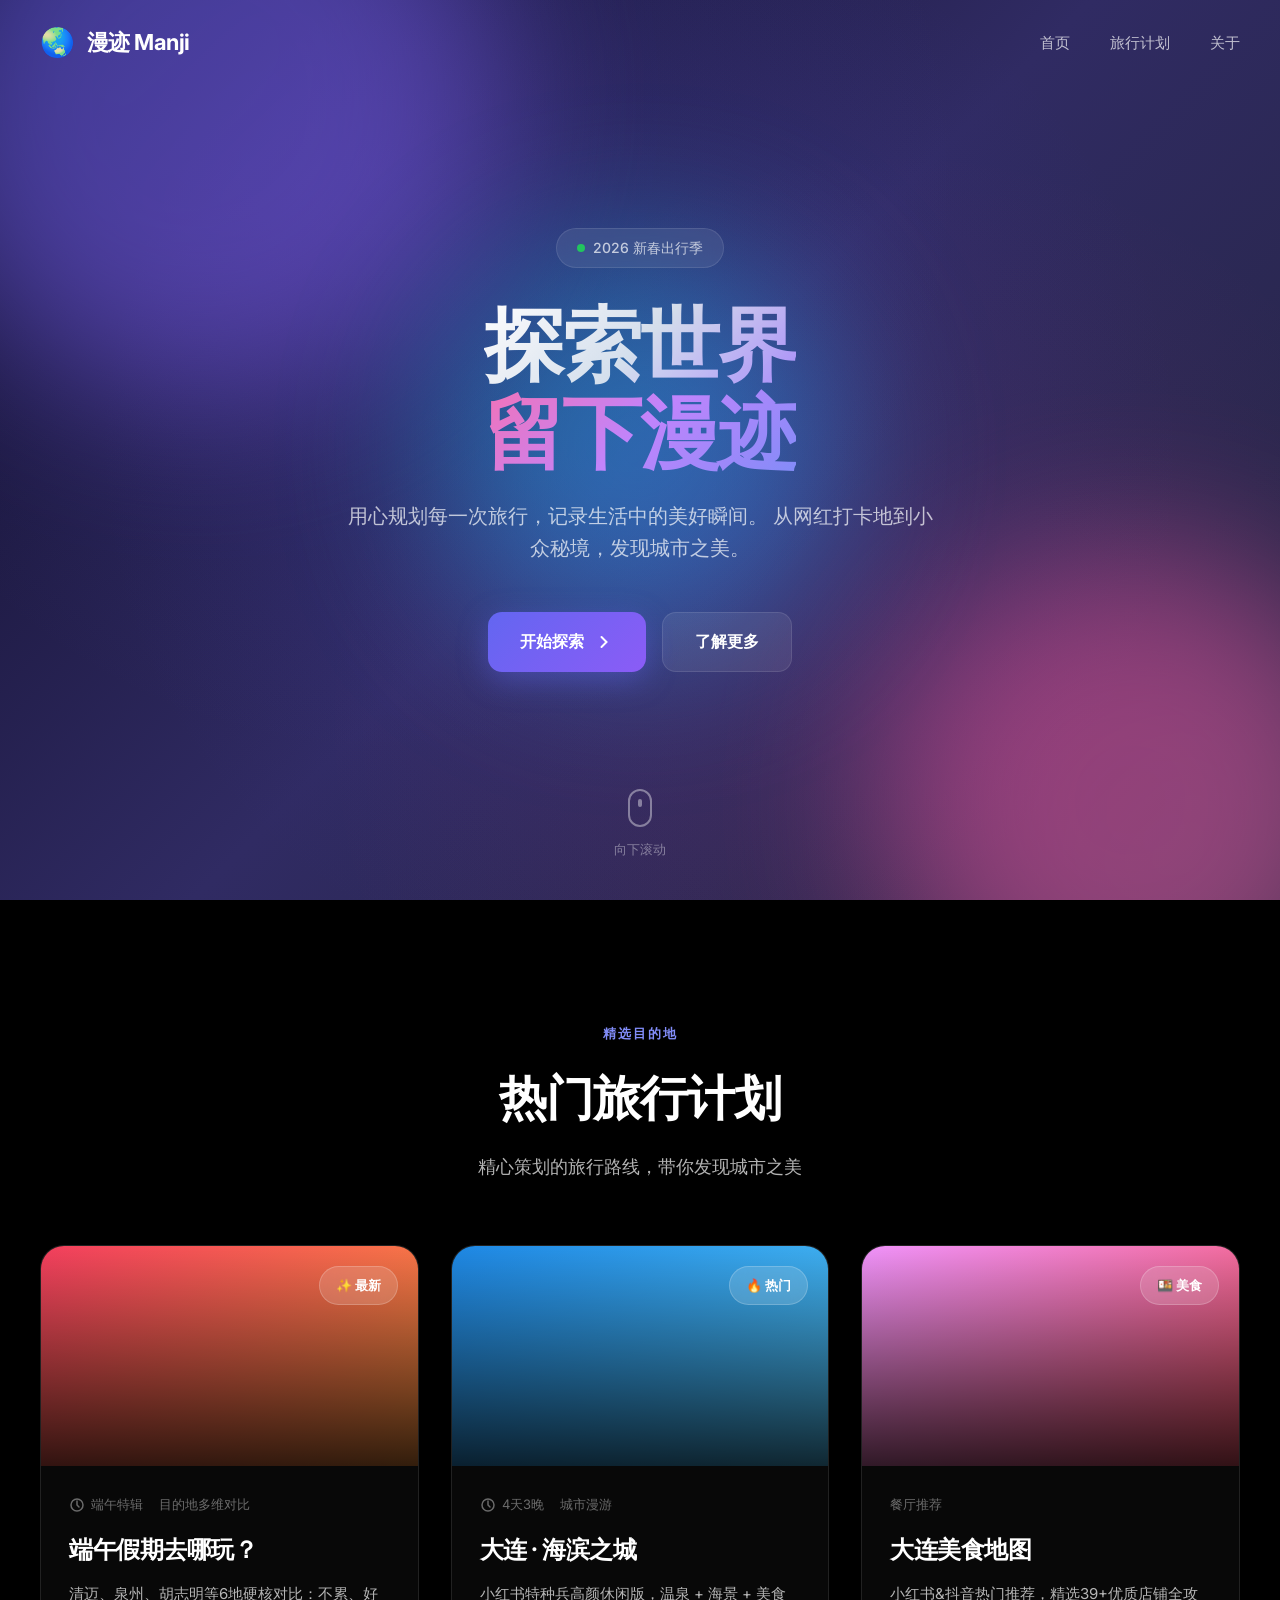
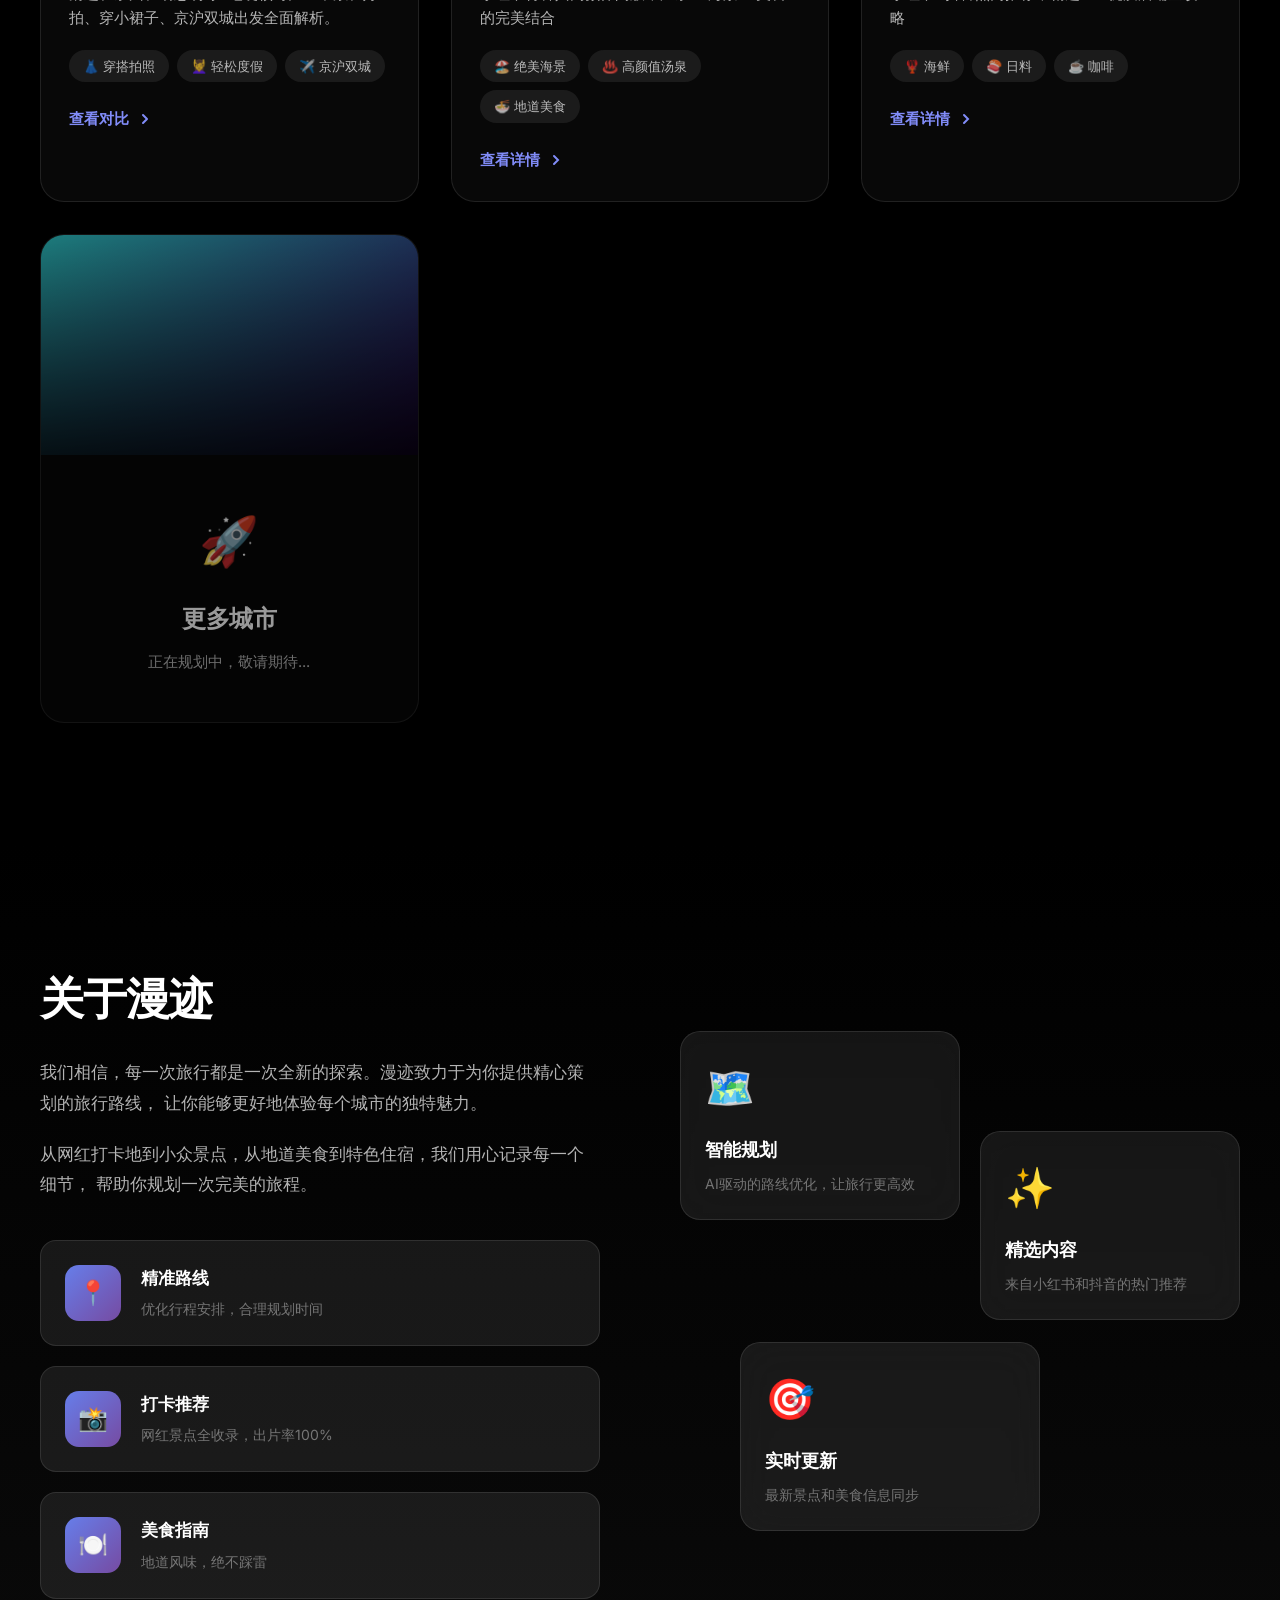
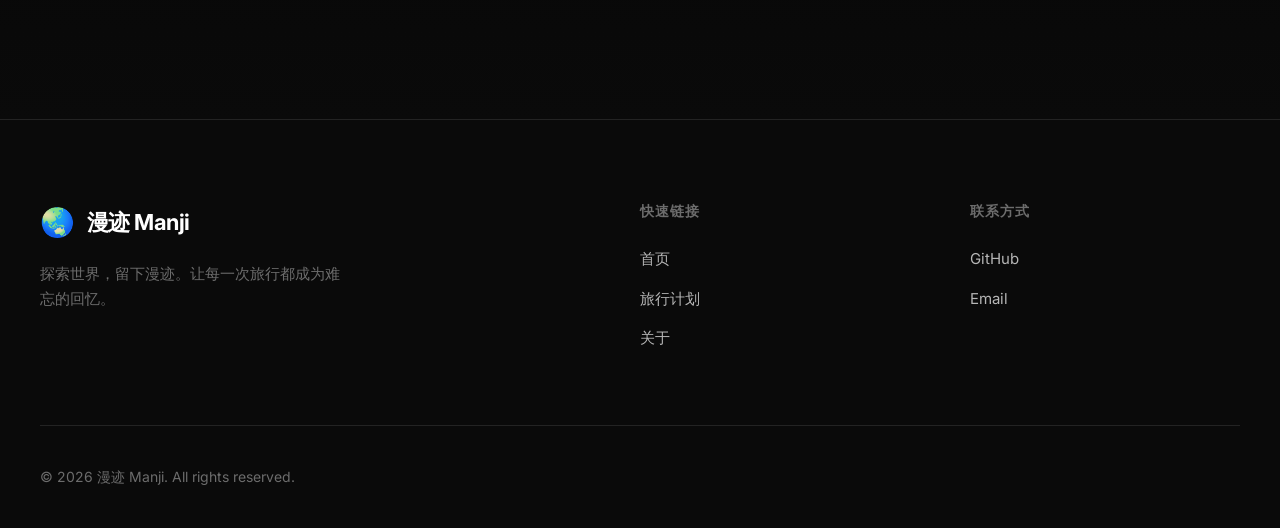
==== commit 92b259cd: "feat: add Duanwu trip comparison for 6 destinations" ====
--- a/index.html
+++ b/index.html
@@ -920,6 +920,41 @@
         </div>
 
         <div class="trips-grid">
+            <!-- Duanwu Comparison -->
+            <a href="./trips/duanwu_comparison.html" class="trip-card">
+                <div class="trip-image">
+                    <div class="trip-image-bg" style="background: linear-gradient(135deg, #f43f5e 0%, #fb923c 100%);">
+                    </div>
+                    <div class="trip-image-overlay"></div>
+                    <span class="trip-badge">✨ 最新</span>
+                </div>
+                <div class="trip-content">
+                    <div class="trip-meta">
+                        <span class="trip-meta-item">
+                            <svg width="16" height="16" viewBox="0 0 16 16" fill="none">
+                                <path d="M8 14A6 6 0 108 2a6 6 0 000 12z" stroke="currentColor" stroke-width="1.5" />
+                                <path d="M8 4v4l2 2" stroke="currentColor" stroke-width="1.5" stroke-linecap="round" />
+                            </svg>
+                            端午特辑
+                        </span>
+                        <span class="trip-meta-item">目的地多维对比</span>
+                    </div>
+                    <h3 class="trip-title">端午假期去哪玩？</h3>
+                    <p class="trip-description">清迈、泉州、胡志明等6地硬核对比：不累、好拍、穿小裙子、京沪双城出发全面解析。</p>
+                    <div class="trip-tags">
+                        <span class="trip-tag">👗 穿搭拍照</span>
+                        <span class="trip-tag">💆‍♀️ 轻松度假</span>
+                        <span class="trip-tag">✈️ 京沪双城</span>
+                    </div>
+                    <span class="trip-link">
+                        查看对比
+                        <svg width="16" height="16" viewBox="0 0 16 16" fill="none">
+                            <path d="M6 12l4-4-4-4" stroke="currentColor" stroke-width="2" stroke-linecap="round" stroke-linejoin="round" />
+                        </svg>
+                    </span>
+                </div>
+            </a>
+
             <!-- Dalian Trip -->
             <a href="./trips/index.html" class="trip-card">
                 <div class="trip-image">
